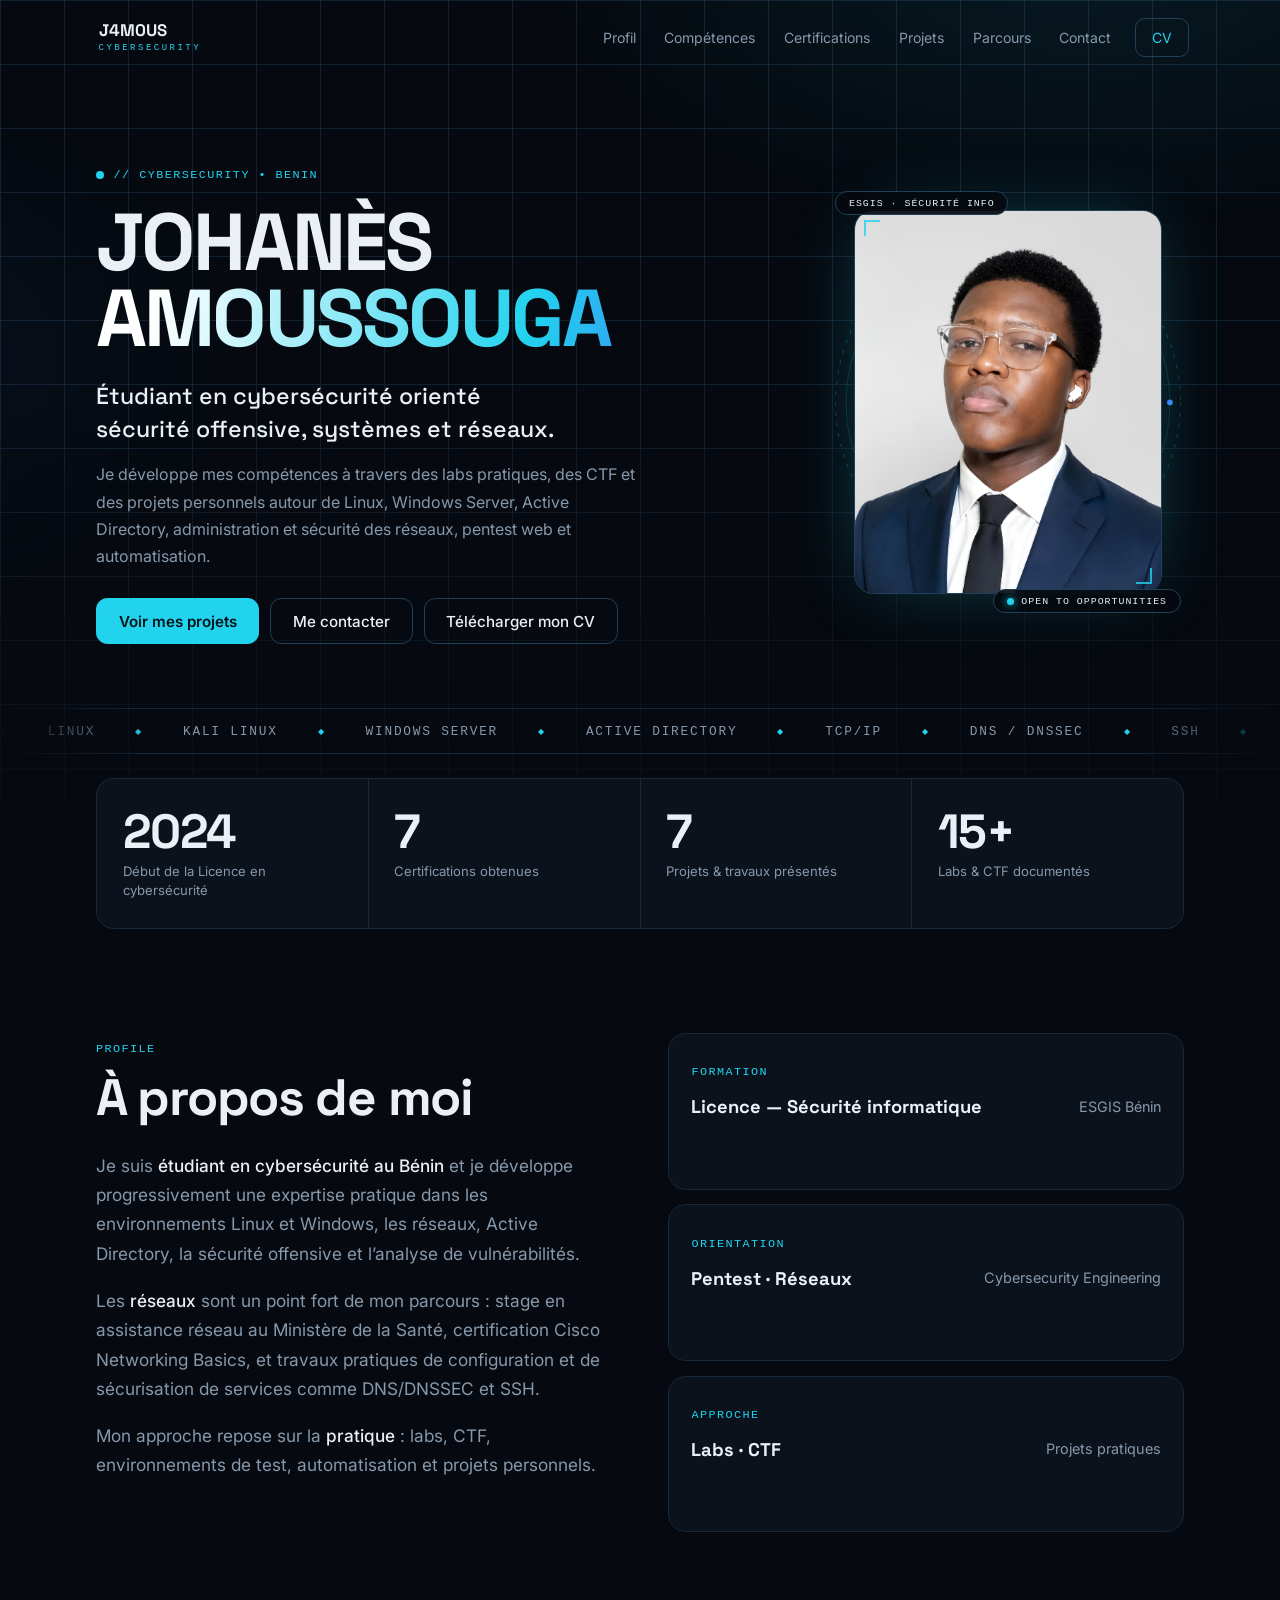
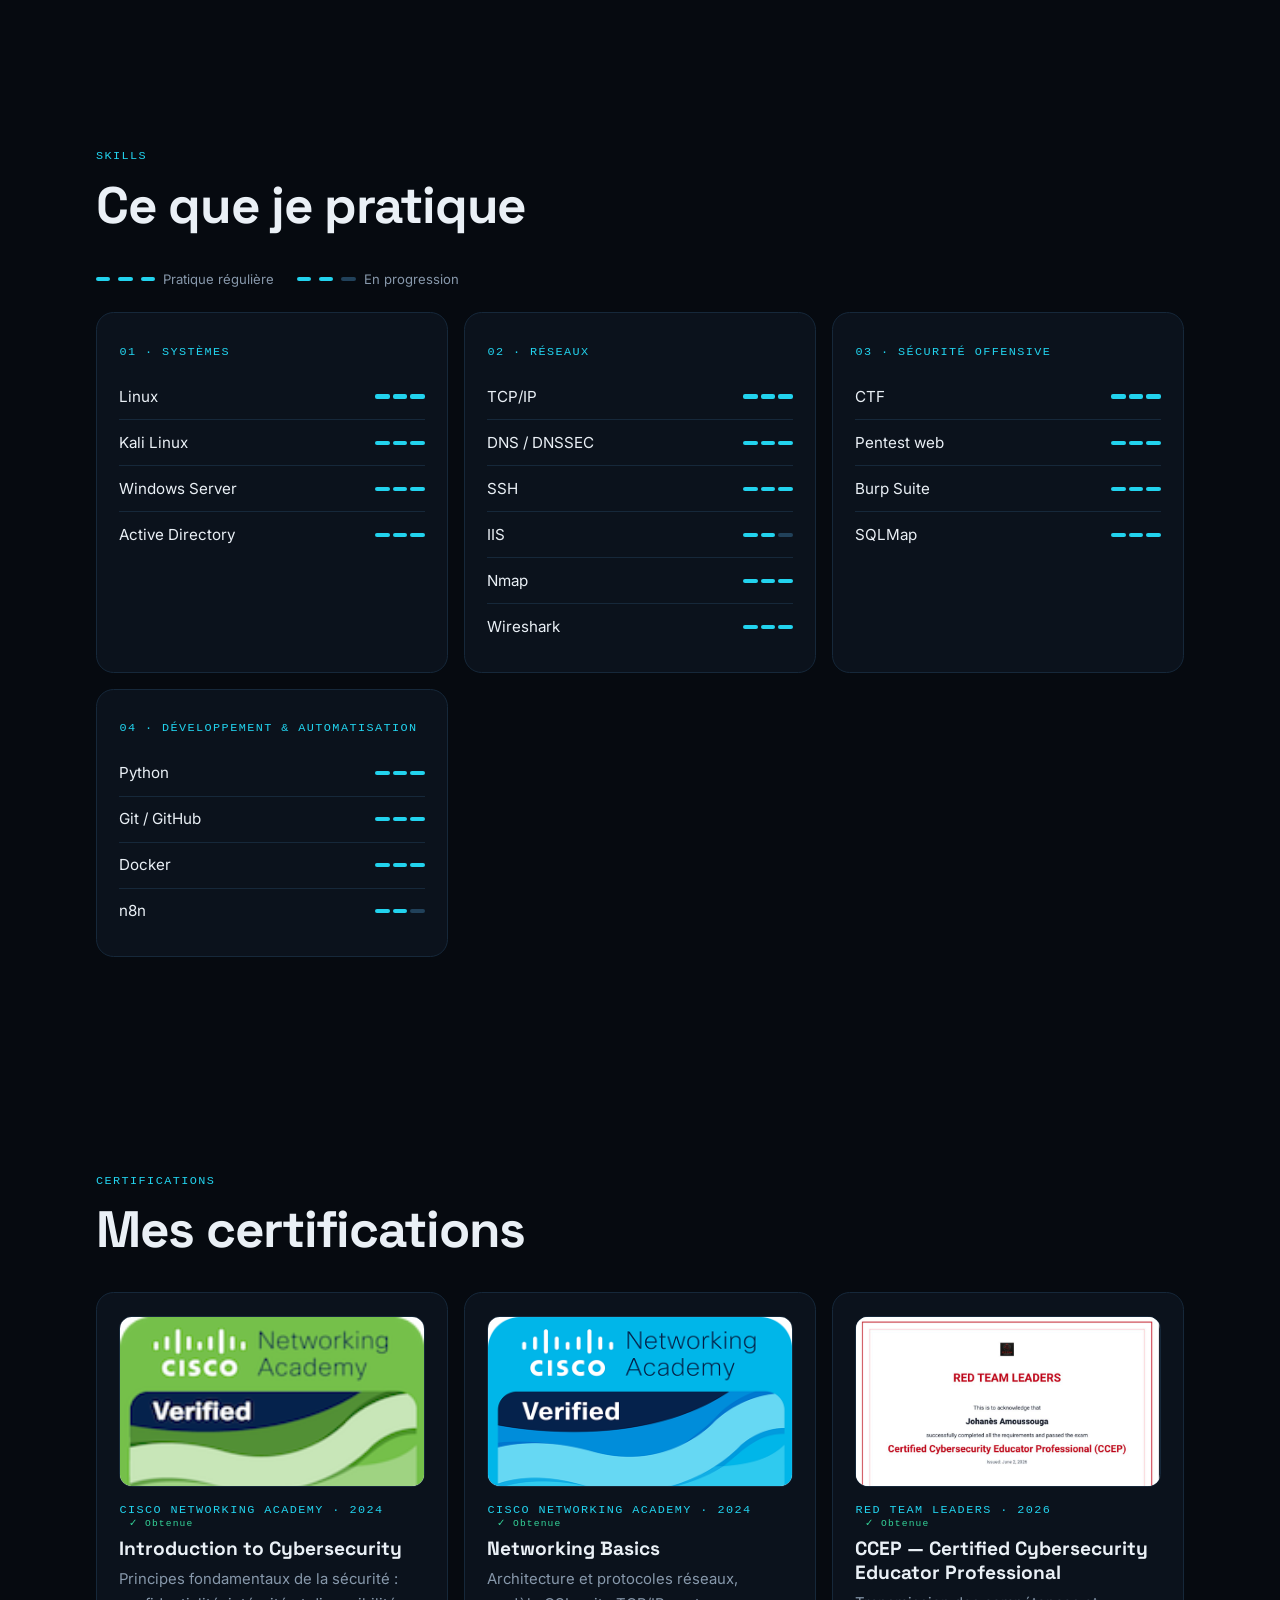
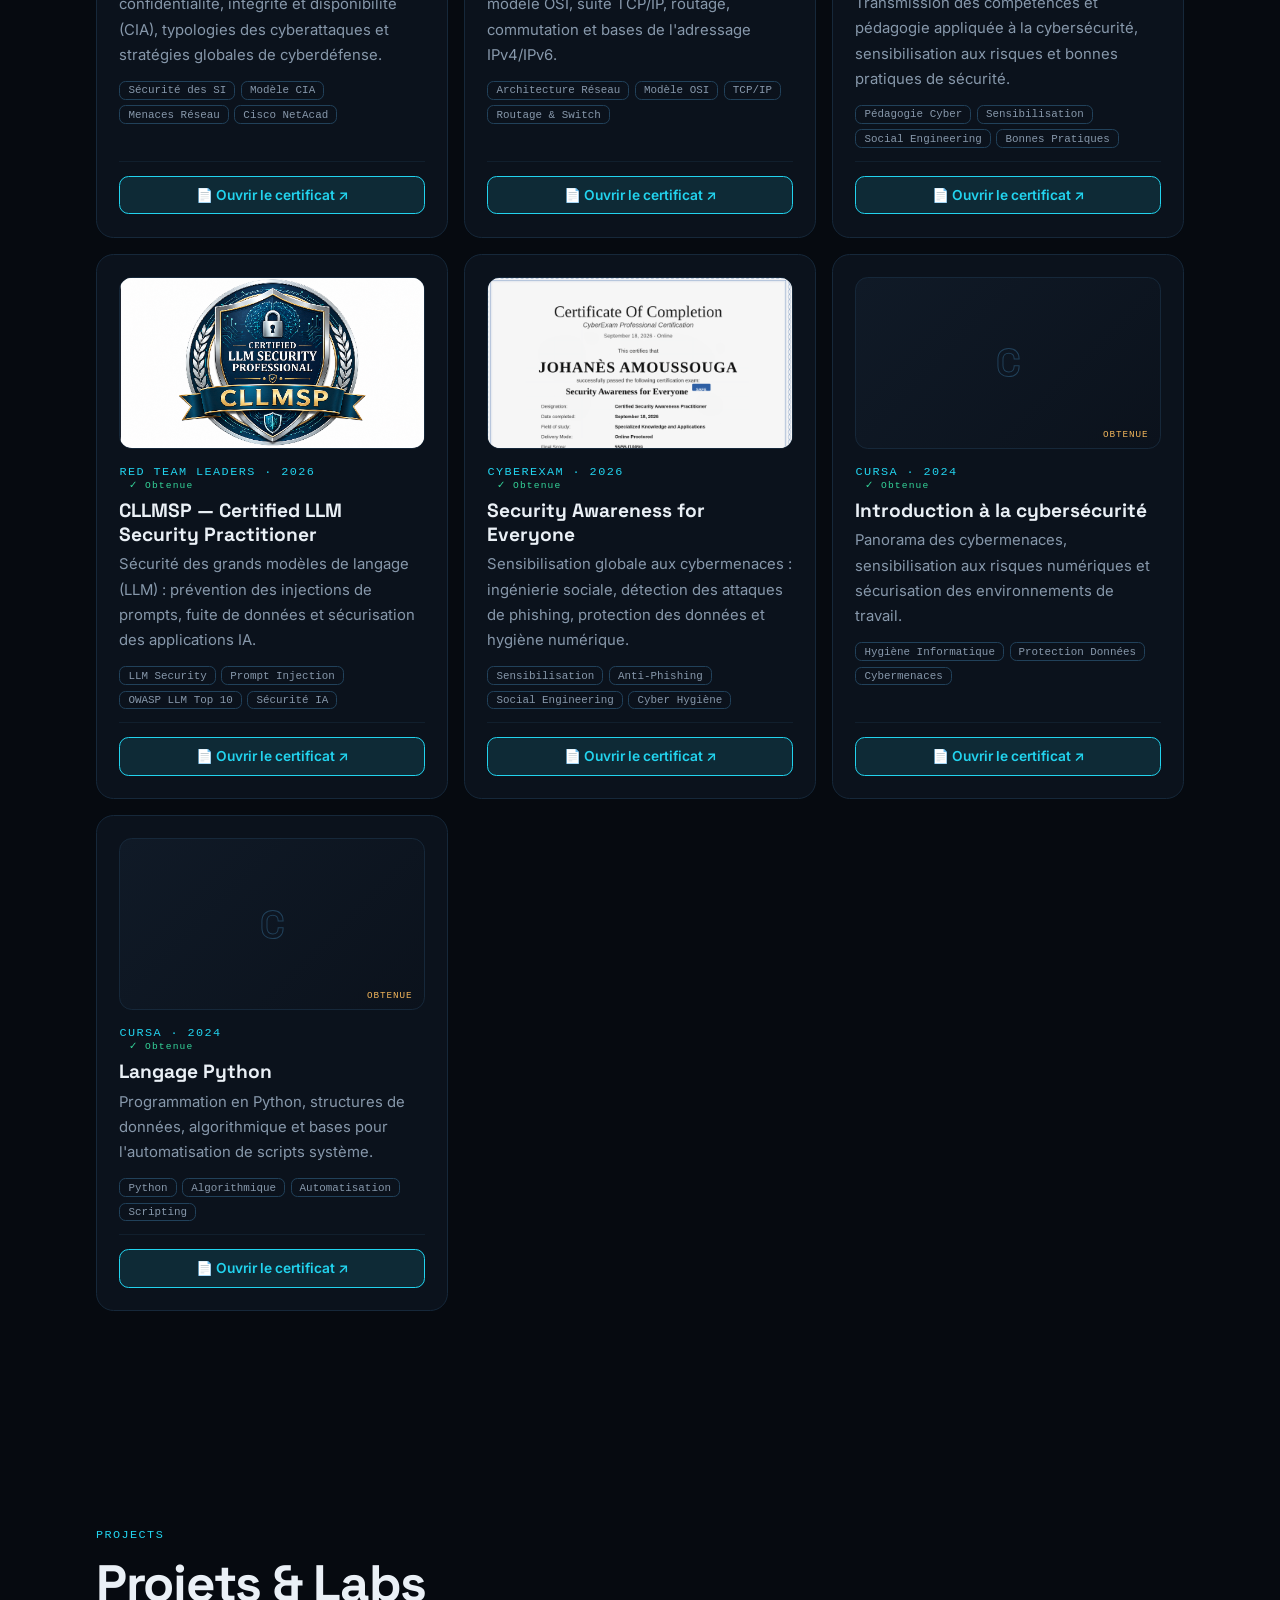
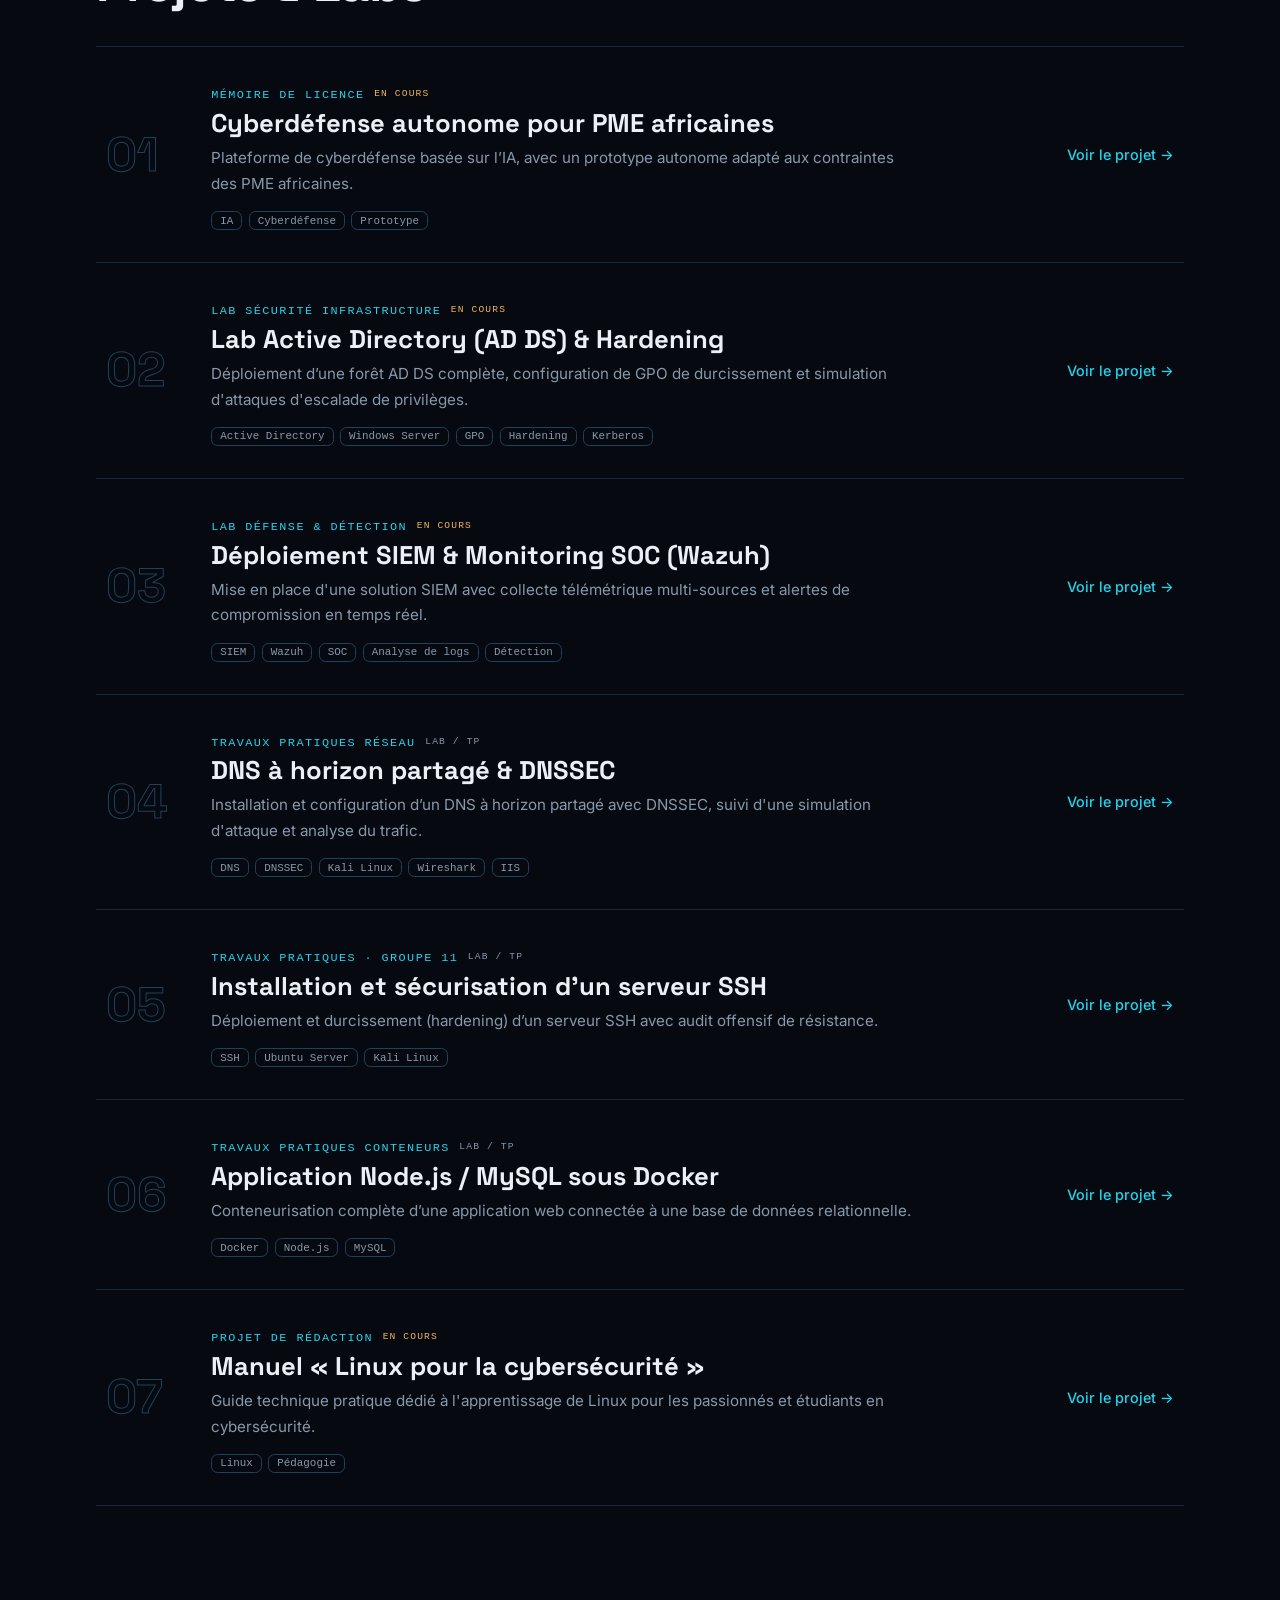
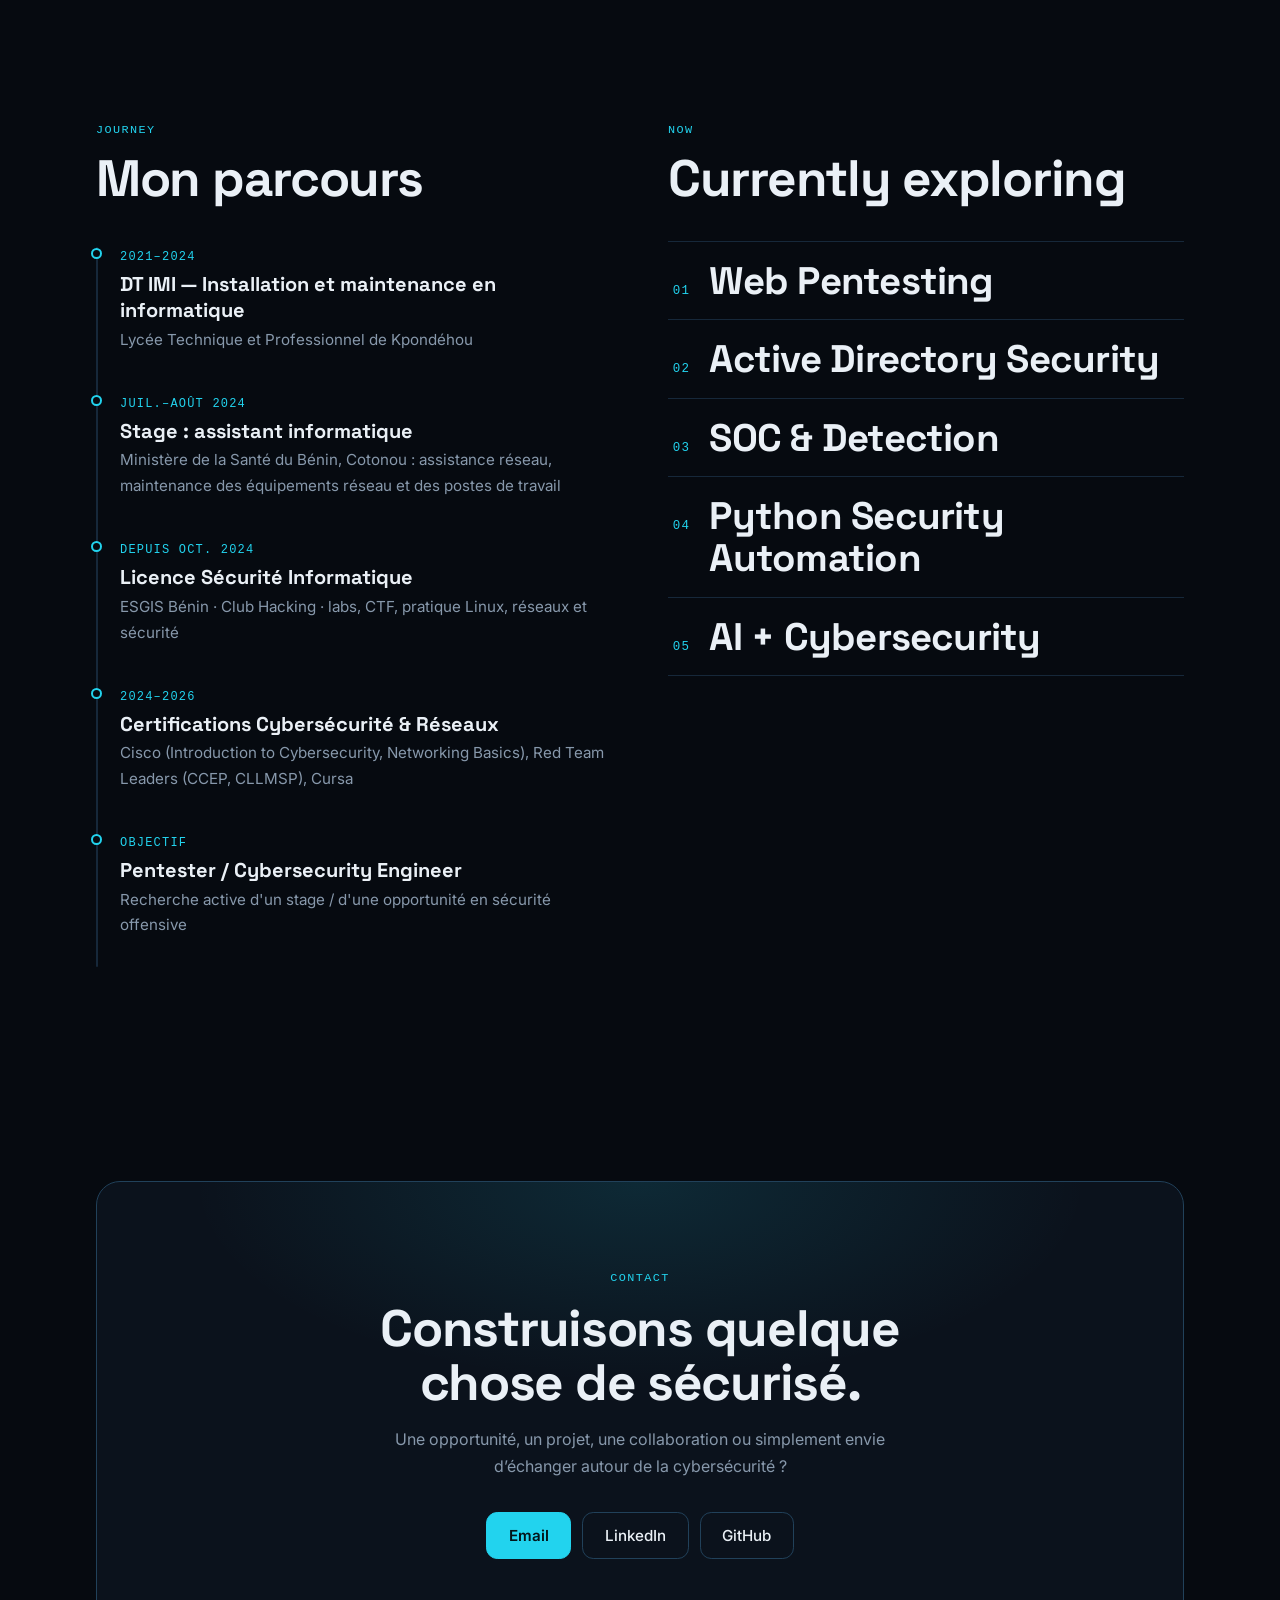
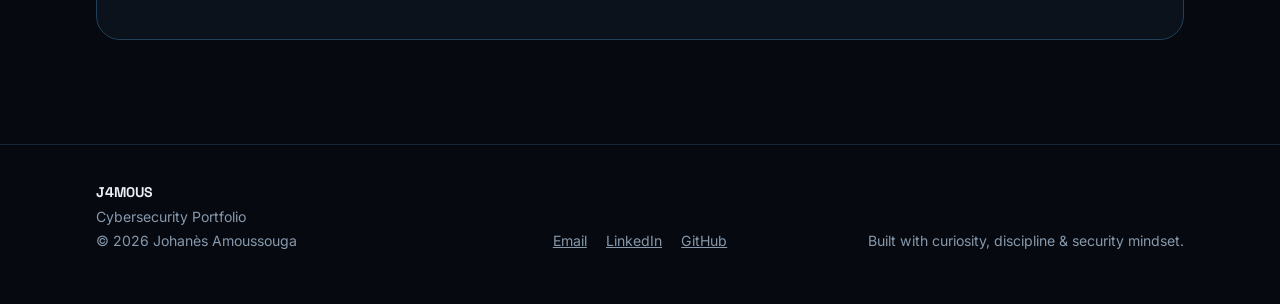
==== index.html @ b9a57ae4 "feat: Initial commit - Portfolio cybersécurité Johanès Amoussouga" ====
<!DOCTYPE html>
<html lang="fr">
<head>
    <meta charset="utf-8">
    <meta name="viewport" content="width=device-width, initial-scale=1, viewport-fit=cover">

    <title>Johanès Amoussouga | Cybersecurity Portfolio</title>

    <meta
        name="description"
        content="Portfolio de Johanès Amoussouga, étudiant en cybersécurité spécialisé dans les systèmes, réseaux, sécurité offensive et automatisation."
    >

    <meta name="theme-color" content="#060a10">

    <meta property="og:type" content="website">
    <meta property="og:title" content="Johanès Amoussouga | Cybersecurity Portfolio">
    <meta
        property="og:description"
        content="Étudiant en cybersécurité : systèmes, réseaux, sécurité offensive et automatisation."
    >
    <meta property="og:locale" content="fr_FR">

    <!-- Préconnexion aux polices Google -->
    <link rel="preconnect" href="https://fonts.googleapis.com">
    <link
        rel="preconnect"
        href="https://fonts.gstatic.com"
        crossorigin
    >

    <link
        href="https://fonts.googleapis.com/css2?family=Inter:wght@400;500&family=Space+Grotesk:wght@500;700&display=swap"
        rel="stylesheet"
    >

    <!-- Feuille de style externe -->
    <link rel="stylesheet" href="styles.css">
</head>

<body>

    <!-- ==================== EN-TÊTE ==================== -->
    <header id="hd">
        <div class="bar">

            <a class="logo" href="#top">
                J4M0US
                <small>CYBERSECURITY</small>
            </a>

            <button
                class="burger"
                id="bg"
                aria-expanded="false"
                aria-controls="nv"
                aria-label="Ouvrir le menu"
            >
                <i></i>
            </button>

            <nav id="nv" aria-label="Navigation principale">
                <ul id="nl"></ul>
            </nav>

        </div>
    </header>


    <!-- ==================== CONTENU PRINCIPAL ==================== -->
    <main id="top">

        <!-- ==================== SECTION HERO ==================== -->
        <div class="wrap">
            <div class="hero">

                <!-- Présentation -->
                <div>
                    <span class="mono eb">
                        <i></i>
                        // Cybersecurity • Benin
                    </span>

                    <h1>
                        <span>JOHANÈS</span>
                        <span class="g">AMOUSSOUGA</span>
                    </h1>

                    <p class="tag">
                        Étudiant en cybersécurité orienté sécurité offensive,
                        systèmes et réseaux.
                    </p>

                    <p class="d">
                        Je développe mes compétences à travers des labs
                        pratiques, des CTF et des projets personnels autour
                        de Linux, Windows Server, Active Directory,
                        administration et sécurité des réseaux, pentest web
                        et automatisation.
                    </p>

                    <div class="btns">
                        <a class="btn p" href="#projets">
                            Voir mes projets
                        </a>

                        <a class="btn" href="#contact">
                            Me contacter
                        </a>

                        <a class="btn" id="cvb" href="#contact">
                            Télécharger mon CV
                        </a>
                    </div>
                </div>

                <!-- Portrait -->
                <div class="photo">

                    <svg
                        class="ring"
                        viewBox="0 0 100 100"
                        fill="none"
                        stroke="#22d3ee"
                        aria-hidden="true"
                    >
                        <circle
                            cx="50"
                            cy="50"
                            r="49"
                            stroke-opacity=".25"
                            stroke-width=".3"
                            stroke-dasharray="1 2"
                        />

                        <circle
                            cx="50"
                            cy="50"
                            r="46"
                            stroke-opacity=".15"
                            stroke-width=".3"
                        />

                        <circle
                            cx="50"
                            cy="1"
                            r="1.1"
                            fill="#22d3ee"
                            stroke="none"
                        />

                        <circle
                            cx="96"
                            cy="50"
                            r=".8"
                            fill="#3b82f6"
                            stroke="none"
                        />

                        <circle
                            cx="12"
                            cy="84"
                            r=".8"
                            fill="#22d3ee"
                            stroke="none"
                        />
                    </svg>

                    <div class="frame" id="fr">
                        <i class="cn a"></i>
                        <i class="cn b"></i>
                    </div>

                    <span class="chip t">
                        ESGIS · SÉCURITÉ INFO
                    </span>

                    <span class="chip u">
                        <i></i>
                        OPEN TO OPPORTUNITIES
                    </span>

                </div>

            </div>
        </div>


        <!-- ==================== BANDEAU TECHNOLOGIES ==================== -->
        <div class="mq" aria-hidden="true">
            <div id="mq"></div>
        </div>


        <!-- ==================== STATISTIQUES ==================== -->
        <div class="wrap">
            <div class="stats" id="stats"></div>
        </div>


        <!-- ==================== 01 : PROFIL ==================== -->
        <section id="profil">
            <div class="wrap rv">
                <div class="split">

                    <div class="sh">
                        <span class="mono">Profile</span>
                        <h2>À propos de moi</h2>

                        <div class="about" style="margin-top: 1.6rem">
                            <p>
                                Je suis
                                <b>étudiant en cybersécurité au Bénin</b>
                                et je développe progressivement une expertise
                                pratique dans les environnements Linux et
                                Windows, les réseaux, Active Directory,
                                la sécurité offensive et l’analyse de
                                vulnérabilités.
                            </p>

                            <p>
                                Les <b>réseaux</b> sont un point fort de mon
                                parcours : stage en assistance réseau au
                                Ministère de la Santé, certification Cisco
                                Networking Basics, et travaux pratiques de
                                configuration et de sécurisation de services
                                comme DNS/DNSSEC et SSH.
                            </p>

                            <p>
                                Mon approche repose sur la <b>pratique</b> :
                                labs, CTF, environnements de test,
                                automatisation et projets personnels.
                            </p>
                        </div>
                    </div>

                    <!-- Informations de profil générées par JavaScript -->
                    <div class="stack" id="about"></div>

                </div>
            </div>
        </section>


        <!-- ==================== 02 : COMPÉTENCES ==================== -->
        <section id="competences">
            <div class="wrap rv">

                <div class="sh">
                    <span class="mono">Skills</span>
                    <h2>Ce que je pratique</h2>
                </div>

                <div class="lg">
                    <span>
                        <span class="mt">
                            <i class="f"></i>
                            <i class="f"></i>
                            <i class="f"></i>
                        </span>
                        Pratique régulière
                    </span>

                    <span>
                        <span class="mt">
                            <i class="f"></i>
                            <i class="f"></i>
                            <i></i>
                        </span>
                        En progression
                    </span>
                </div>

                <!-- Cartes de compétences générées par JavaScript -->
                <div class="grid" id="skills"></div>

            </div>
        </section>


        <!-- ==================== 03 : CERTIFICATIONS ==================== -->
        <section id="certifications">
            <div class="wrap rv">

                <div class="sh">
                    <span class="mono">Certifications</span>
                    <h2>Mes certifications</h2>
                </div>

                <!-- Certifications générées par JavaScript -->
                <div class="grid" id="certs"></div>

            </div>
        </section>


        <!-- ==================== 04 : PROJETS ==================== -->
        <section id="projets">
            <div class="wrap rv">

                <div class="sh">
                    <span class="mono">Projects</span>
                    <h2>Projets &amp; Labs</h2>
                </div>

                <!-- Projets générés par JavaScript -->
                <div class="pl" id="projs"></div>

            </div>
        </section>


        <!-- ==================== 05 ET 06 : PARCOURS ==================== -->
        <section id="parcours">
            <div class="wrap rv">
                <div class="split">

                    <!-- 05 : Parcours -->
                    <div>
                        <div class="sh">
                            <span class="mono">Journey</span>
                            <h2>Mon parcours</h2>
                        </div>

                        <ol class="tl" id="tl"></ol>
                    </div>

                    <!-- 06 : Objectifs actuels -->
                    <div>
                        <div class="sh">
                            <span class="mono">Now</span>
                            <h2>Currently exploring</h2>
                        </div>

                        <ol class="fc" id="focus"></ol>
                    </div>

                </div>
            </div>
        </section>


        <!-- ==================== 07 : CONTACT ==================== -->
        <section id="contact">
            <div class="wrap rv">

                <div class="ct">

                    <span class="mono">Contact</span>

                    <h2>
                        Construisons quelque chose de sécurisé.
                    </h2>

                    <p>
                        Une opportunité, un projet, une collaboration
                        ou simplement envie d’échanger autour de la
                        cybersécurité ?
                    </p>

                    <!-- Liens générés par JavaScript -->
                    <div class="btns" id="links"></div>

                    <p class="pn2" id="phn" hidden>
                        
                    </p>

                </div>
            </div>
        </section>

    </main>


    <!-- ==================== PIED DE PAGE ==================== -->
    <footer>
        <div class="wrap">

            <div>
                <b style="font-family: var(--h); color: var(--tx)">
                    J4M0US
                </b>
                <br>

                Cybersecurity Portfolio
                <br>

                © 2026 Johanès Amoussouga
            </div>

            <div class="fl" id="fl"></div>

            <div>
                Built with curiosity, discipline &amp; security mindset.
            </div>

        </div>
    </footer>


    <!-- ==================== FENÊTRE MODALE ==================== -->
    <dialog id="dlg" aria-labelledby="dt">
        <div class="mb" id="dm"></div>
    </dialog>


    <!-- ==================== SCRIPT JAVASCRIPT ==================== -->
    <script src="script.js" defer></script>

</body>
</html>
---- styles.css ----
:root{--bg:#060a10;--s1:#0b121c;--s2:#101a27;--ln:#16283a;--ln2:#21415a;--tx:#eaf0f6;--mu:#8798ab;--cy:#22d3ee;--bl:#3b82f6;--wn:#f0b45a;--h:'Space Grotesk',system-ui,sans-serif;--b:Inter,system-ui,sans-serif;--m:ui-monospace,SFMono-Regular,Menlo,Consolas,monospace;--px:clamp(1rem,5vw,2rem);color-scheme:dark;box-sizing:border-box;padding-top:env(safe-area-inset-top,0px);padding-bottom:env(safe-area-inset-bottom,0px)}

*,*:before,*:after{box-sizing:inherit}

html{scroll-behavior:smooth;scroll-padding-top:6rem;-webkit-text-size-adjust:100%}

body{margin:0;background:var(--bg);color:var(--tx);font:400 1rem/1.7 var(--b);overflow-x:clip}

body:before{content:"";position:fixed;inset:0;z-index:-1;pointer-events:none;background:radial-gradient(60rem 30rem at 85% -5%,rgba(34,211,238,.10),transparent 60%),radial-gradient(40rem 30rem at -10% 40%,rgba(59,130,246,.07),transparent 60%),linear-gradient(var(--ln) 1px,transparent 1px) 0 0/64px 64px,linear-gradient(90deg,var(--ln) 1px,transparent 1px) 0 0/64px 64px;-webkit-mask:linear-gradient(#000 0,#000 40%,transparent 100%);mask:linear-gradient(#000 0,#000 40%,transparent 100%);opacity:.8}

img,svg{max-width:100%}a{color:inherit}

:focus-visible{outline:2px solid var(--cy);outline-offset:3px}

.wrap{width:100%;max-width:72rem;margin:0 auto;padding:0 var(--px)}

.mono{font:500 .74rem var(--m);letter-spacing:.12em;color:var(--cy);text-transform:uppercase}

/* NAV */

header{position:fixed;top:0;left:0;right:0;z-index:30;padding:calc(env(safe-area-inset-top,0px) + .6rem) .75rem 0}

.bar{position:relative;max-width:70rem;margin:0 auto;display:flex;align-items:center;justify-content:space-between;height:3.5rem;padding:0 .6rem 0 1.1rem;border:1px solid transparent;border-radius:1rem;transition:background .3s,border-color .3s,backdrop-filter .3s}

header.on .bar{background:rgba(8,13,20,.88);border-color:var(--ln);-webkit-backdrop-filter:blur(12px);backdrop-filter:blur(12px)}

.logo{font:700 1.05rem var(--h);text-decoration:none;line-height:1}

.logo small{display:block;margin-top:.25rem;font:500 .56rem var(--m);letter-spacing:.28em;color:var(--cy)}

nav{position:absolute;top:calc(100% + .5rem);left:0;right:0;background:rgba(8,13,20,.97);border:1px solid var(--ln);border-radius:1rem;max-height:0;overflow:hidden;visibility:hidden;opacity:0;transition:max-height .35s,opacity .25s,visibility .35s}

nav.open{max-height:26rem;visibility:visible;opacity:1}

nav ul{list-style:none;margin:0;padding:.75rem;display:grid;gap:.15rem}

nav a{display:block;padding:.7rem .9rem;border-radius:.6rem;text-decoration:none;color:var(--mu);font-size:.95rem}

nav a:hover{color:var(--tx);background:var(--s2)}

nav a.cv{color:var(--cy);border:1px solid var(--ln2);text-align:center;margin-top:.4rem}

.burger{width:2.6rem;height:2.6rem;border:1px solid var(--ln2);border-radius:.7rem;background:none;color:var(--tx);cursor:pointer;display:grid;place-items:center}

.burger i,.burger i:before,.burger i:after{display:block;width:1.05rem;height:2px;background:currentColor;position:relative;transition:transform .3s,background .3s}

.burger i:before,.burger i:after{content:"";position:absolute;left:0}.burger i:before{top:-6px}.burger i:after{top:6px}

.burger[aria-expanded=true] i{background:transparent}.burger[aria-expanded=true] i:before{transform:translateY(6px) rotate(45deg)}.burger[aria-expanded=true] i:after{transform:translateY(-6px) rotate(-45deg)}

@media (min-width:62rem){.burger{display:none}nav{position:static;max-height:none;visibility:visible;opacity:1;background:none;border:0;overflow:visible}nav ul{display:flex;align-items:center;gap:.2rem;padding:0}nav a{padding:.45rem .8rem;font-size:.88rem}nav a.cv{margin:0 0 0 .5rem;padding:.4rem 1rem}}

/* HERO */

.hero{display:grid;gap:2.5rem;padding:8.5rem 0 3rem;align-items:center}

.eb{display:inline-flex;align-items:center;gap:.6rem}.eb i{width:.5rem;height:.5rem;border-radius:50%;background:var(--cy);box-shadow:0 0 0 0 rgba(34,211,238,.6);animation:pl 2.4s infinite}

@keyframes pl{70%{box-shadow:0 0 0 .6rem rgba(34,211,238,0)}100%{box-shadow:0 0 0 0 rgba(34,211,238,0)}}

h1{font:700 clamp(2.6rem,13vw,5.4rem)/.95 var(--h);letter-spacing:-.035em;margin:1.1rem 0 1.4rem}

h1 span{display:block}h1 .g{background:linear-gradient(100deg,#fff 10%,var(--cy) 70%,var(--bl));-webkit-background-clip:text;background-clip:text;color:transparent}

.tag{font:500 clamp(1.1rem,3.5vw,1.45rem)/1.4 var(--h);margin:0 0 1rem;max-width:30rem}

.d{color:var(--mu);max-width:34rem;margin:0 0 1.75rem}

.btns{display:flex;flex-wrap:wrap;gap:.7rem}

.btn{display:inline-flex;align-items:center;justify-content:center;min-height:2.9rem;padding:.6rem 1.35rem;border-radius:.7rem;border:1px solid var(--ln2);text-decoration:none;font:500 .95rem var(--b);color:var(--tx);background:none;cursor:pointer;transition:transform .25s,border-color .25s,box-shadow .25s}

.btn:hover{transform:translateY(-2px);border-color:var(--cy);box-shadow:0 8px 24px -10px rgba(34,211,238,.5)}

.btn.p{background:var(--cy);border-color:var(--cy);color:#03151a;font-weight:600}

@media (max-width:30rem){.btns .btn{flex:1 1 100%}}

.photo{position:relative;width:min(100%,22rem);margin:0 auto;padding:1.4rem}

.ring{position:absolute;inset:0;width:100%;height:100%;animation:sp 60s linear infinite;pointer-events:none}

@keyframes sp{to{transform:rotate(360deg)}}

.frame{position:relative;aspect-ratio:4/5;border-radius:1.2rem;border:1px solid var(--ln2);background:linear-gradient(160deg,var(--s2),var(--s1));overflow:hidden;display:grid;place-items:center;text-align:center;box-shadow:0 0 70px -20px rgba(34,211,238,.35)}

.frame img{width:100%;height:100%;object-fit:cover}

.mg{font:700 5.5rem/1 var(--h);color:transparent;-webkit-text-stroke:1px var(--ln2);letter-spacing:-.05em}

.frame small{display:block;color:var(--mu);font:500 .72rem var(--m);margin-top:.5rem}

.frame:after{content:"";position:absolute;left:0;right:0;height:35%;top:-35%;background:linear-gradient(transparent,rgba(34,211,238,.13),transparent);animation:sw 5s ease-in-out infinite}

@keyframes sw{to{top:100%}}

.cn{position:absolute;width:1rem;height:1rem;border:2px solid var(--cy);opacity:.8}.cn.a{top:.55rem;left:.55rem;border-right:0;border-bottom:0}.cn.b{bottom:.55rem;right:.55rem;border-left:0;border-top:0}

.chip{position:absolute;white-space:nowrap;background:rgba(6,10,16,.92);border:1px solid var(--ln2);border-radius:2rem;padding:.35rem .8rem;font:500 .62rem var(--m);letter-spacing:.1em;display:flex;gap:.45rem;align-items:center}

.chip.t{top:.2rem;left:.2rem}.chip.u{bottom:.2rem;right:.2rem}.chip i{width:.45rem;height:.45rem;border-radius:50%;background:var(--cy);box-shadow:0 0 8px var(--cy)}

@media (min-width:62rem){.hero{grid-template-columns:1.2fr .8fr;gap:4rem;padding-top:10rem}h1{font-size:clamp(3.4rem,6.3vw,6rem)}.photo{margin:0 0 0 auto}}

/* MARQUEE */

.mq{border-block:1px solid var(--ln);overflow:hidden;-webkit-mask:linear-gradient(90deg,transparent,#000 12%,#000 88%,transparent);mask:linear-gradient(90deg,transparent,#000 12%,#000 88%,transparent);margin:1rem 0}

.mq div{display:flex;gap:2.5rem;width:max-content;padding:.9rem 0;animation:mq 40s linear infinite}

.mq span{font:500 .8rem var(--m);letter-spacing:.14em;color:var(--mu);text-transform:uppercase;white-space:nowrap}.mq span:before{content:"◆";color:var(--cy);margin-right:2.5rem;font-size:.5rem;vertical-align:middle}

@keyframes mq{to{transform:translateX(-50%)}}

/* STATS */

.stats{display:grid;grid-template-columns:repeat(2,1fr);gap:1px;background:var(--ln);border:1px solid var(--ln);border-radius:1.1rem;overflow:hidden;margin:1.5rem 0 0}

.stat{background:var(--s1);padding:1.4rem 1.2rem}.stat b{display:block;font:700 clamp(2rem,6vw,3rem)/1 var(--h);letter-spacing:-.03em}

.stat span{display:block;margin-top:.4rem;font-size:.82rem;line-height:1.4;color:var(--mu)}.stat.ph b{color:var(--wn)}

@media (min-width:48rem){.stats{grid-template-columns:repeat(4,1fr)}.stat{padding:1.8rem 1.6rem}}

/* SECTIONS */

section{padding:clamp(3.5rem,9vw,6.5rem) 0}

.sh{margin-bottom:2.2rem}

h2{font:700 clamp(1.9rem,6vw,3.2rem)/1.05 var(--h);letter-spacing:-.025em;margin:.7rem 0 0}

.split{display:grid;gap:2rem}

@media (min-width:62rem){.split{grid-template-columns:1fr 1fr;gap:3.5rem}}

.about{color:var(--mu);font-size:1.08rem}.about p{margin:0 0 1.1rem}.about b{color:var(--tx);font-weight:500}

.stack{display:grid;gap:.9rem}

.grid{display:grid;gap:1rem;grid-template-columns:repeat(auto-fit,minmax(min(100%,17rem),1fr))}

.card{position:relative;min-width:0;background:var(--s1);border:1px solid var(--ln);border-radius:1.1rem;padding:1.4rem;overflow:hidden;transition:transform .3s,border-color .3s}

.card:before{content:"";position:absolute;inset:0;background:radial-gradient(22rem circle at var(--mx,50%) var(--my,0%),rgba(34,211,238,.10),transparent 60%);opacity:0;transition:opacity .3s;pointer-events:none}

.card:hover,.card:focus-within{border-color:var(--ln2);transform:translateY(-3px)}.card:hover:before{opacity:1}

.card h3{font:700 1.2rem/1.25 var(--h);margin:.5rem 0 .35rem}.card p{margin:0;color:var(--mu);font-size:.93rem}

.ii{display:flex;justify-content:space-between;align-items:center;gap:1rem}.ii b{font:700 1.15rem var(--h)}.ii span{color:var(--mu);font-size:.9rem;text-align:right}

/* SKILLS */

.lg{display:flex;flex-wrap:wrap;gap:.4rem 1.4rem;color:var(--mu);font-size:.82rem;margin:0 0 1.4rem}

.lg span{display:inline-flex;gap:.5rem;align-items:center}.mt{display:inline-flex;gap:3px}.mt i{width:.9rem;height:.28rem;border-radius:2px;background:var(--ln2)}.mt i.f{background:var(--cy)}

.sk{display:flex;justify-content:space-between;align-items:center;gap:.8rem;padding:.6rem 0;border-bottom:1px solid var(--ln);font-size:.95rem}.sk:last-of-type{border:0}

.more{max-height:0;overflow:hidden;opacity:0;margin:0;font-size:.86rem;color:var(--mu);transition:max-height .4s,opacity .3s,margin .3s}

.card:hover .more,.card:focus-within .more{max-height:6rem;opacity:1;margin-top:.8rem}

@media (hover:none){.more{max-height:none;opacity:1;margin-top:.8rem}}

/* CERTS */

.cb{aspect-ratio:16/9;border-radius:.8rem;border:1px solid var(--ln);background:linear-gradient(135deg,var(--s2),var(--s1));display:grid;place-items:center;margin-bottom:1rem;overflow:hidden;position:relative}

a.cb{text-decoration:none;cursor:pointer;transition:border-color .3s,transform .2s}
a.cb:hover{border-color:var(--cy);transform:scale(1.01)}

.cb img{width:100%;height:100%;object-fit:cover}.cb b{font:700 2.4rem var(--h);color:transparent;-webkit-text-stroke:1px var(--ln2);letter-spacing:-.03em}

.cb small{position:absolute;bottom:.5rem;right:.7rem;font:500 .58rem var(--m);color:var(--wn);letter-spacing:.1em}

#certs .card{display:flex;flex-direction:column}
#certs .card .tg{margin:.8rem 0;gap:.35rem}
.cert-foot{margin-top:auto;padding-top:.85rem;border-top:1px solid rgba(22,40,58,.6)}

.btn-cert{display:inline-flex;align-items:center;justify-content:center;gap:.5rem;width:100%;padding:.65rem 1rem;border-radius:.6rem;font:600 .86rem var(--b);text-decoration:none;transition:all .25s;border:1px solid var(--cy);background:rgba(34,211,238,.12);color:var(--cy);cursor:pointer}
.btn-cert:hover{background:var(--cy);color:#03151a;box-shadow:0 0 20px rgba(34,211,238,.4);transform:translateY(-1px)}
.btn-cert.disabled{border-color:var(--ln2);background:rgba(22,40,58,.3);color:var(--mu);cursor:default;box-shadow:none;transform:none}

.lk{background:none;border:0;padding:.7rem 0 0;color:var(--cy);font:500 .9rem var(--b);cursor:pointer;min-height:2.75rem}

.lk:hover{text-decoration:underline}

/* PROJECTS */

.pl{border-top:1px solid var(--ln)}

.pr{position:relative;display:grid;gap:.6rem;grid-template-columns:auto 1fr;column-gap:1.1rem;padding:1.6rem .4rem;border-bottom:1px solid var(--ln);cursor:pointer;transition:background .3s,padding .3s}

.pr:hover{background:linear-gradient(90deg,rgba(34,211,238,.06),transparent);padding-left:1rem}

.pn{font:700 clamp(1.8rem,6vw,3rem)/1 var(--h);color:transparent;-webkit-text-stroke:1px var(--ln2);transition:-webkit-text-stroke-color .3s}.pr:hover .pn{-webkit-text-stroke-color:var(--cy)}

.pt{min-width:0}.pt h3{font:700 clamp(1.15rem,3.6vw,1.6rem)/1.2 var(--h);margin:.1rem 0 .4rem}.pt p{margin:0;color:var(--mu);font-size:.95rem;max-width:44rem}

.tg{display:flex;flex-wrap:wrap;gap:.4rem;margin-top:.9rem}.tg span{font:500 .68rem var(--m);border:1px solid var(--ln2);border-radius:.4rem;padding:.15rem .5rem;color:var(--mu)}

.bd{font:500 .6rem var(--m);letter-spacing:.12em;color:var(--mu);margin-left:.6rem;vertical-align:middle}.bd.w{color:var(--wn)}.bd.ok{color:#34d399}

.go{grid-column:2;background:none;border:0;padding:.3rem 0;text-align:left;color:var(--cy);font:500 .9rem var(--b);cursor:pointer;min-height:2.5rem}

@media (min-width:48rem){.pr{grid-template-columns:5.5rem 1fr auto;align-items:center;padding:2rem .6rem}.go{grid-column:auto}}

/* TIMELINE */

.tl{position:relative;list-style:none;margin:0;padding:0 0 0 1.5rem;--p:0}

.tl:before,.tl:after{content:"";position:absolute;left:0;top:.4rem;width:2px;border-radius:2px}.tl:before{bottom:.4rem;background:var(--ln)}.tl:after{height:calc((100% - .8rem)*var(--p));background:linear-gradient(var(--cy),var(--bl))}

.tl li{position:relative;padding:0 0 2.2rem}.tl li:before{content:"";position:absolute;left:-1.82rem;top:.45rem;width:.7rem;height:.7rem;border-radius:50%;background:var(--bg);border:2px solid var(--cy)}

.tl .y{font:500 .75rem var(--m);color:var(--cy);letter-spacing:.1em}.tl b{display:block;font:700 1.25rem/1.3 var(--h);margin:.2rem 0}.tl span.s{display:block;color:var(--mu);font-size:.95rem;max-width:40rem}

/* FOCUS */

.fc{list-style:none;margin:0;padding:0;border-top:1px solid var(--ln)}

.fc li{display:flex;align-items:baseline;gap:1.2rem;padding:1.1rem .3rem;border-bottom:1px solid var(--ln);font:700 clamp(1.3rem,5vw,2.4rem)/1.1 var(--h);letter-spacing:-.02em;transition:transform .3s,color .3s}

.fc li:hover{transform:translateX(.6rem);color:var(--cy)}.fc b{font:500 .78rem var(--m);color:var(--cy);letter-spacing:.1em}

/* CONTACT */

.ct{position:relative;text-align:center;border:1px solid var(--ln2);border-radius:1.5rem;padding:clamp(2.2rem,8vw,5rem) var(--px);background:radial-gradient(40rem 18rem at 50% 0,rgba(34,211,238,.12),transparent 70%),var(--s1);overflow:hidden}

.ct h2{max-width:36rem;margin:.8rem auto 1rem}.ct p{color:var(--mu);max-width:32rem;margin:0 auto 2rem}.ct .btns{justify-content:center}

.ph{opacity:.6;border-style:dashed}.pn2{font-size:.8rem;color:var(--wn);margin-top:1.2rem!important;margin-bottom:0!important}

footer{border-top:1px solid var(--ln);padding:2.2rem 0 2.6rem;color:var(--mu);font-size:.88rem}

footer .wrap{display:grid;gap:1.2rem}.fl{display:flex;flex-wrap:wrap;gap:1.2rem}

@media (min-width:48rem){footer .wrap{grid-template-columns:1fr auto 1fr;align-items:end}footer .wrap>:last-child{text-align:right}}

/* MODAL */

dialog{background:var(--s1);color:var(--tx);border:1px solid var(--ln2);border-radius:1.2rem;padding:0;width:min(44rem,calc(100% - 1.5rem));max-height:calc(100% - 1.5rem);overflow:auto}

dialog::backdrop{background:rgba(2,5,9,.82)}

.mb{padding:clamp(1.2rem,5vw,2rem)}.mb h3{font:700 1.6rem/1.2 var(--h);margin:.4rem 0 1rem}.mb h4{font:500 .72rem var(--m);color:var(--cy);margin:1.5rem 0 .4rem;letter-spacing:.12em}

.mb p{margin:0;color:var(--mu)}.mb ul{margin:0;padding-left:1.1rem;color:var(--mu)}.mb img{border-radius:.6rem}

.x{float:right;background:none;border:1px solid var(--ln2);color:var(--tx);border-radius:.6rem;padding:.4rem .9rem;cursor:pointer;min-height:2.5rem}

.rv{opacity:0;transform:translateY(16px);transition:opacity .6s,transform .6s}.rv.in{opacity:1;transform:none}

@media (prefers-reduced-motion:reduce){*,*:before,*:after{animation:none!important;transition:none!important;scroll-behavior:auto!important}.rv{opacity:1;transform:none}}


/* Corrections et finitions */
button, a { -webkit-tap-highlight-color: transparent; }
button { font: inherit; }
section { scroll-margin-top: 5.5rem; }
.cb img { object-fit: contain; background: #fff; }
.pr:focus-visible { outline: 2px solid var(--cy); outline-offset: 4px; }
@media (max-width: 40rem) { .stats { margin-inline: 0; } .stat { padding: 1.1rem .85rem; } .stat span { font-size: .76rem; } }
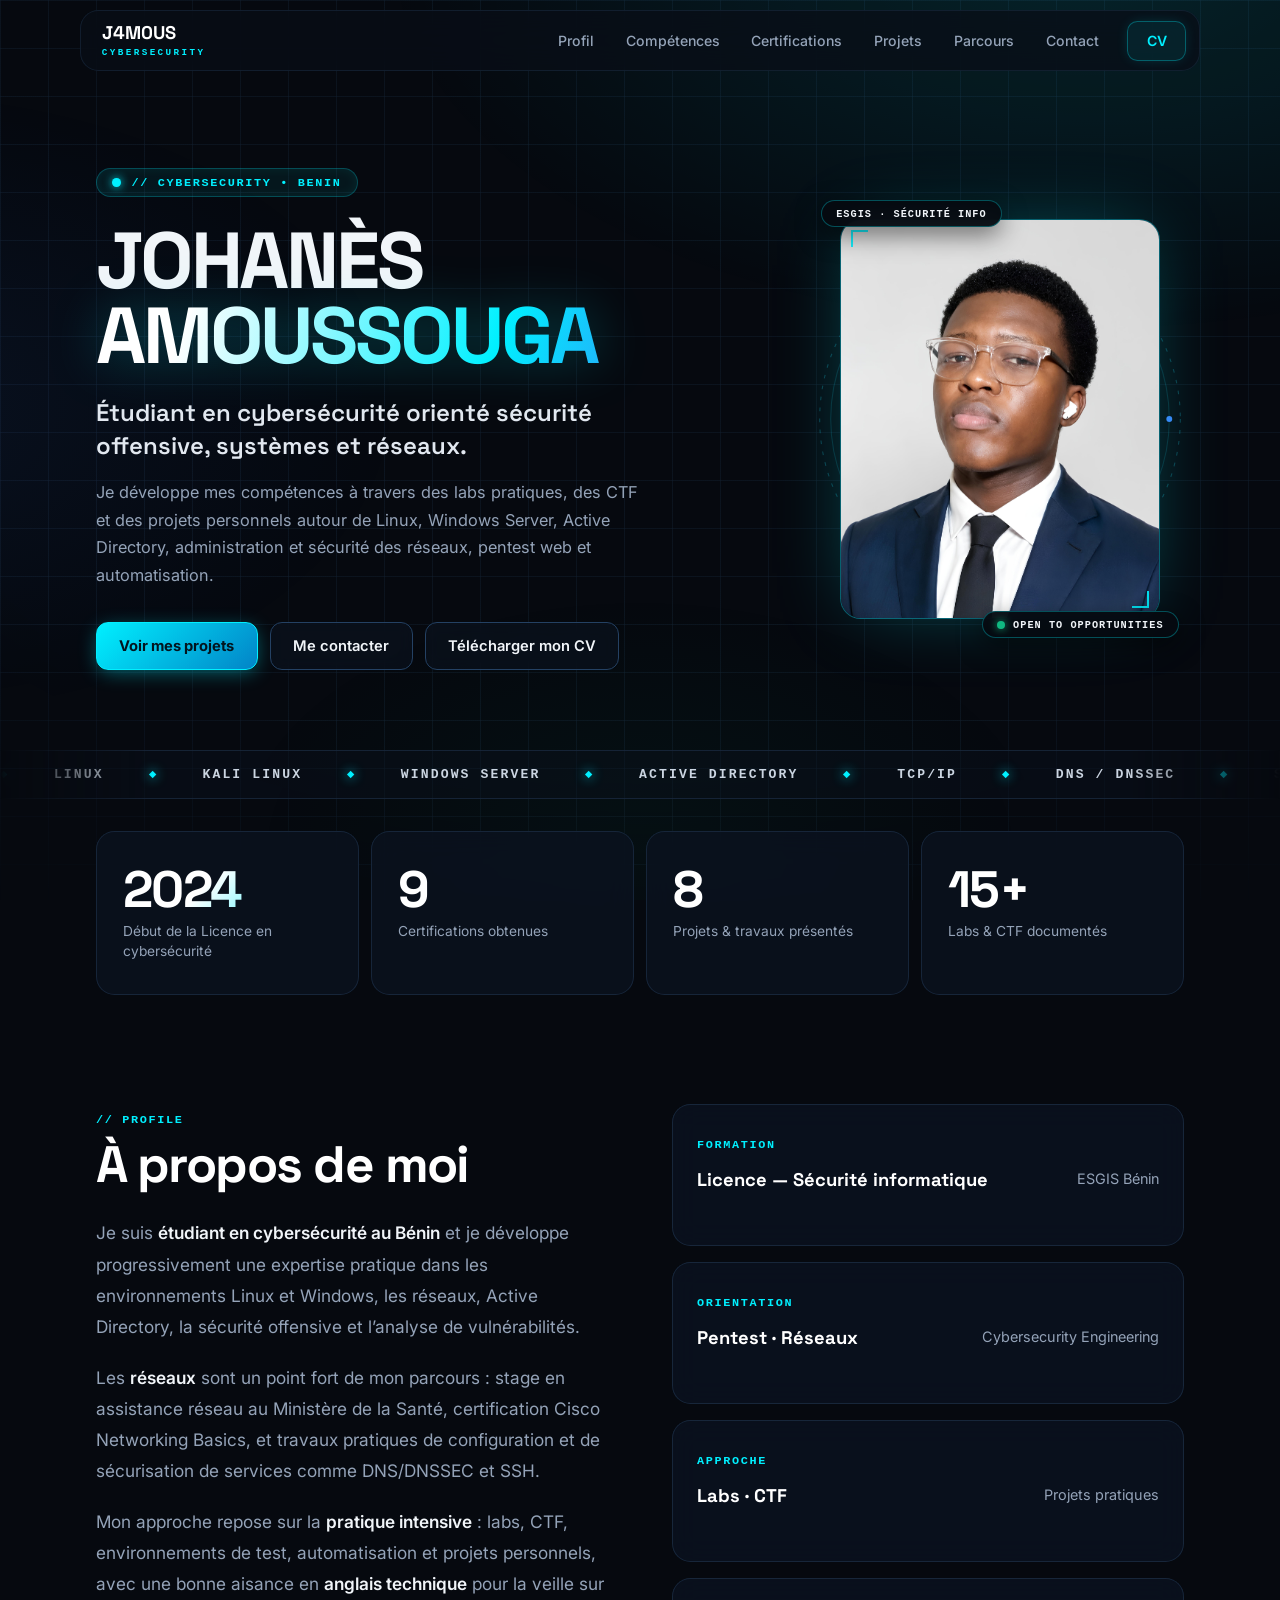
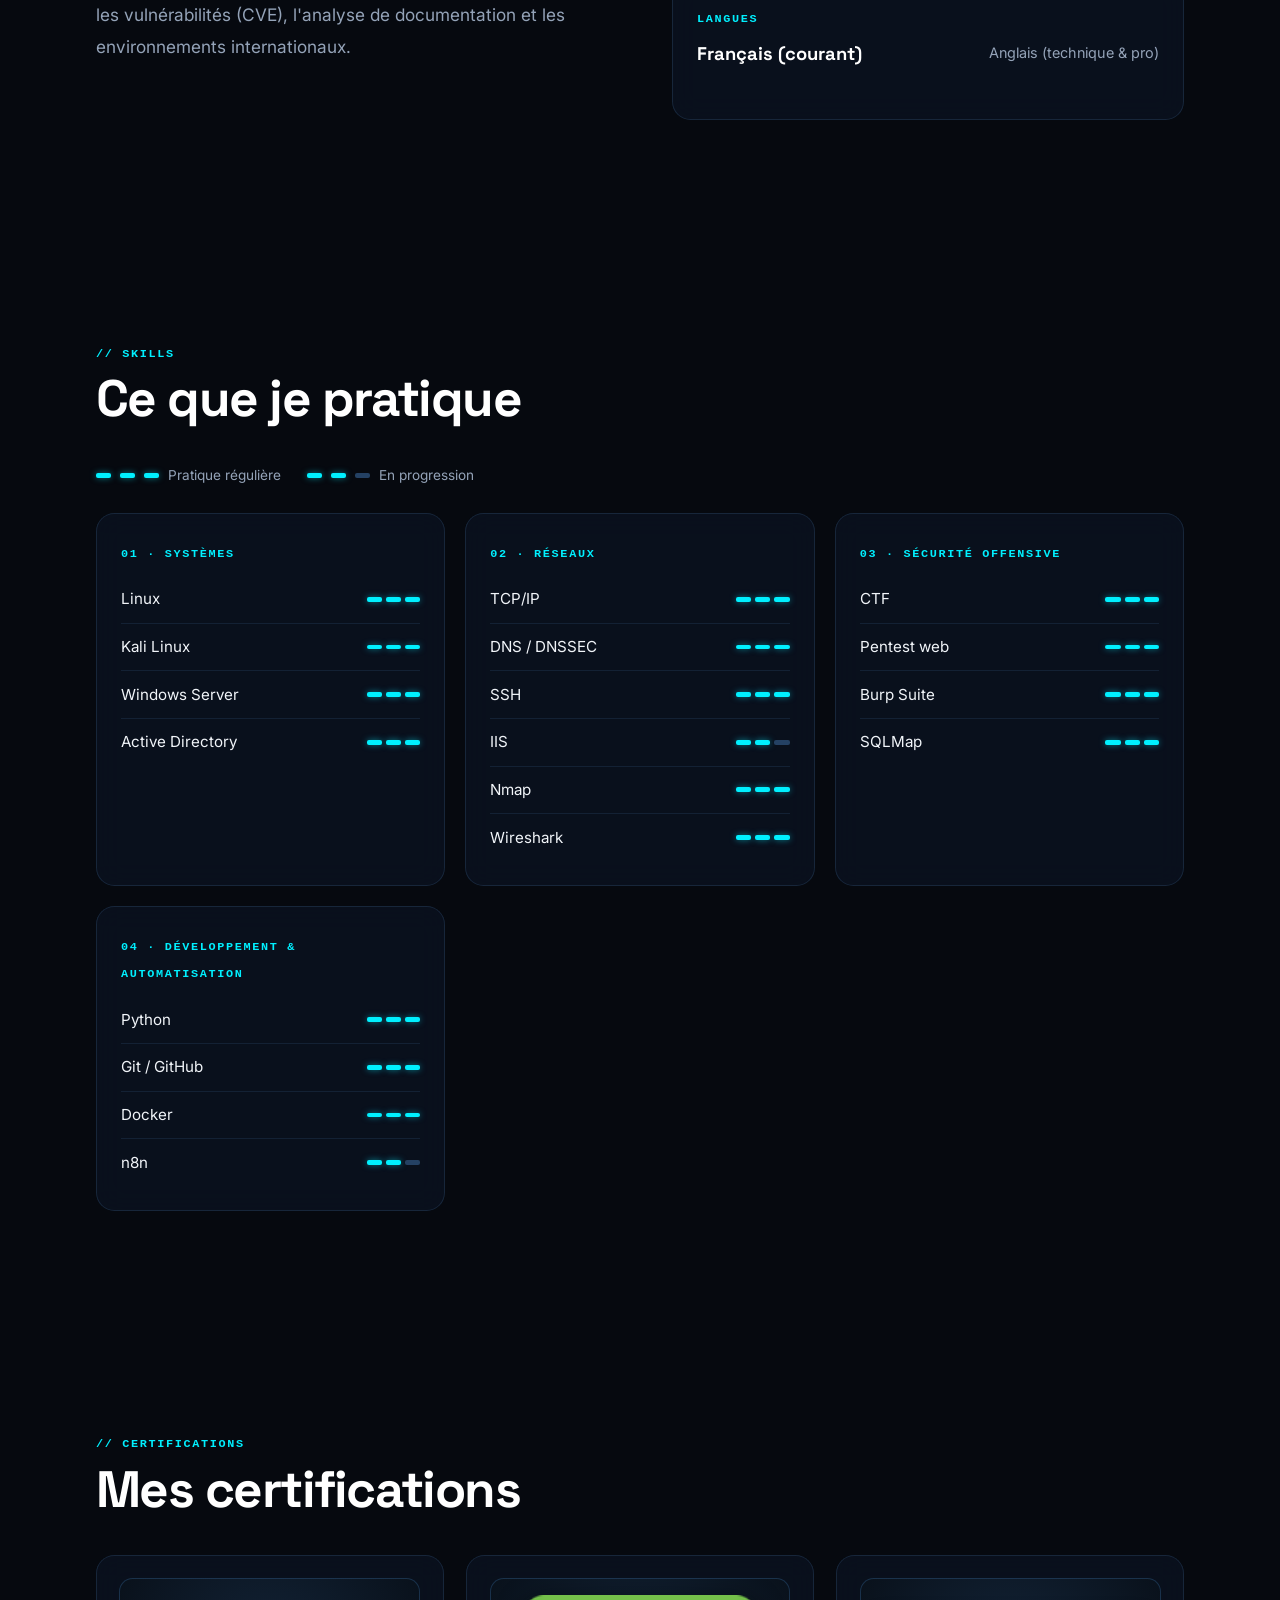
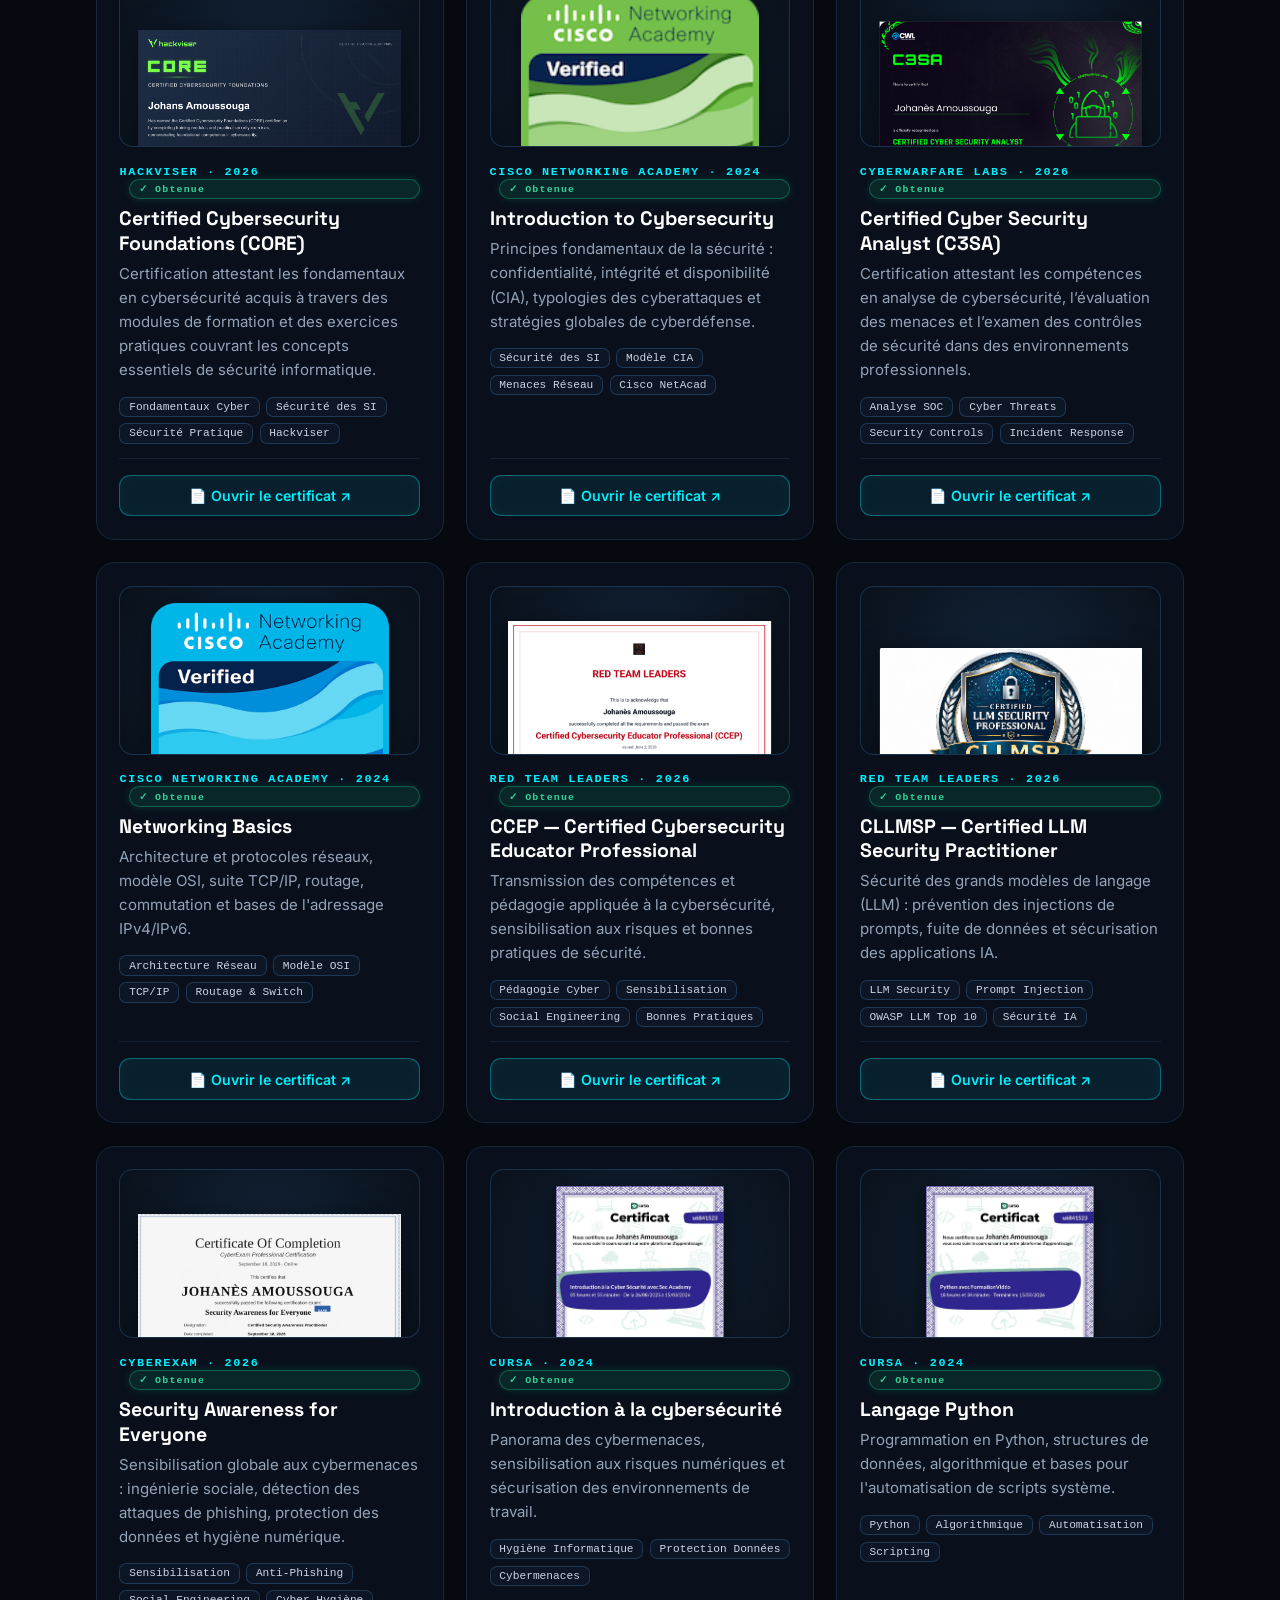
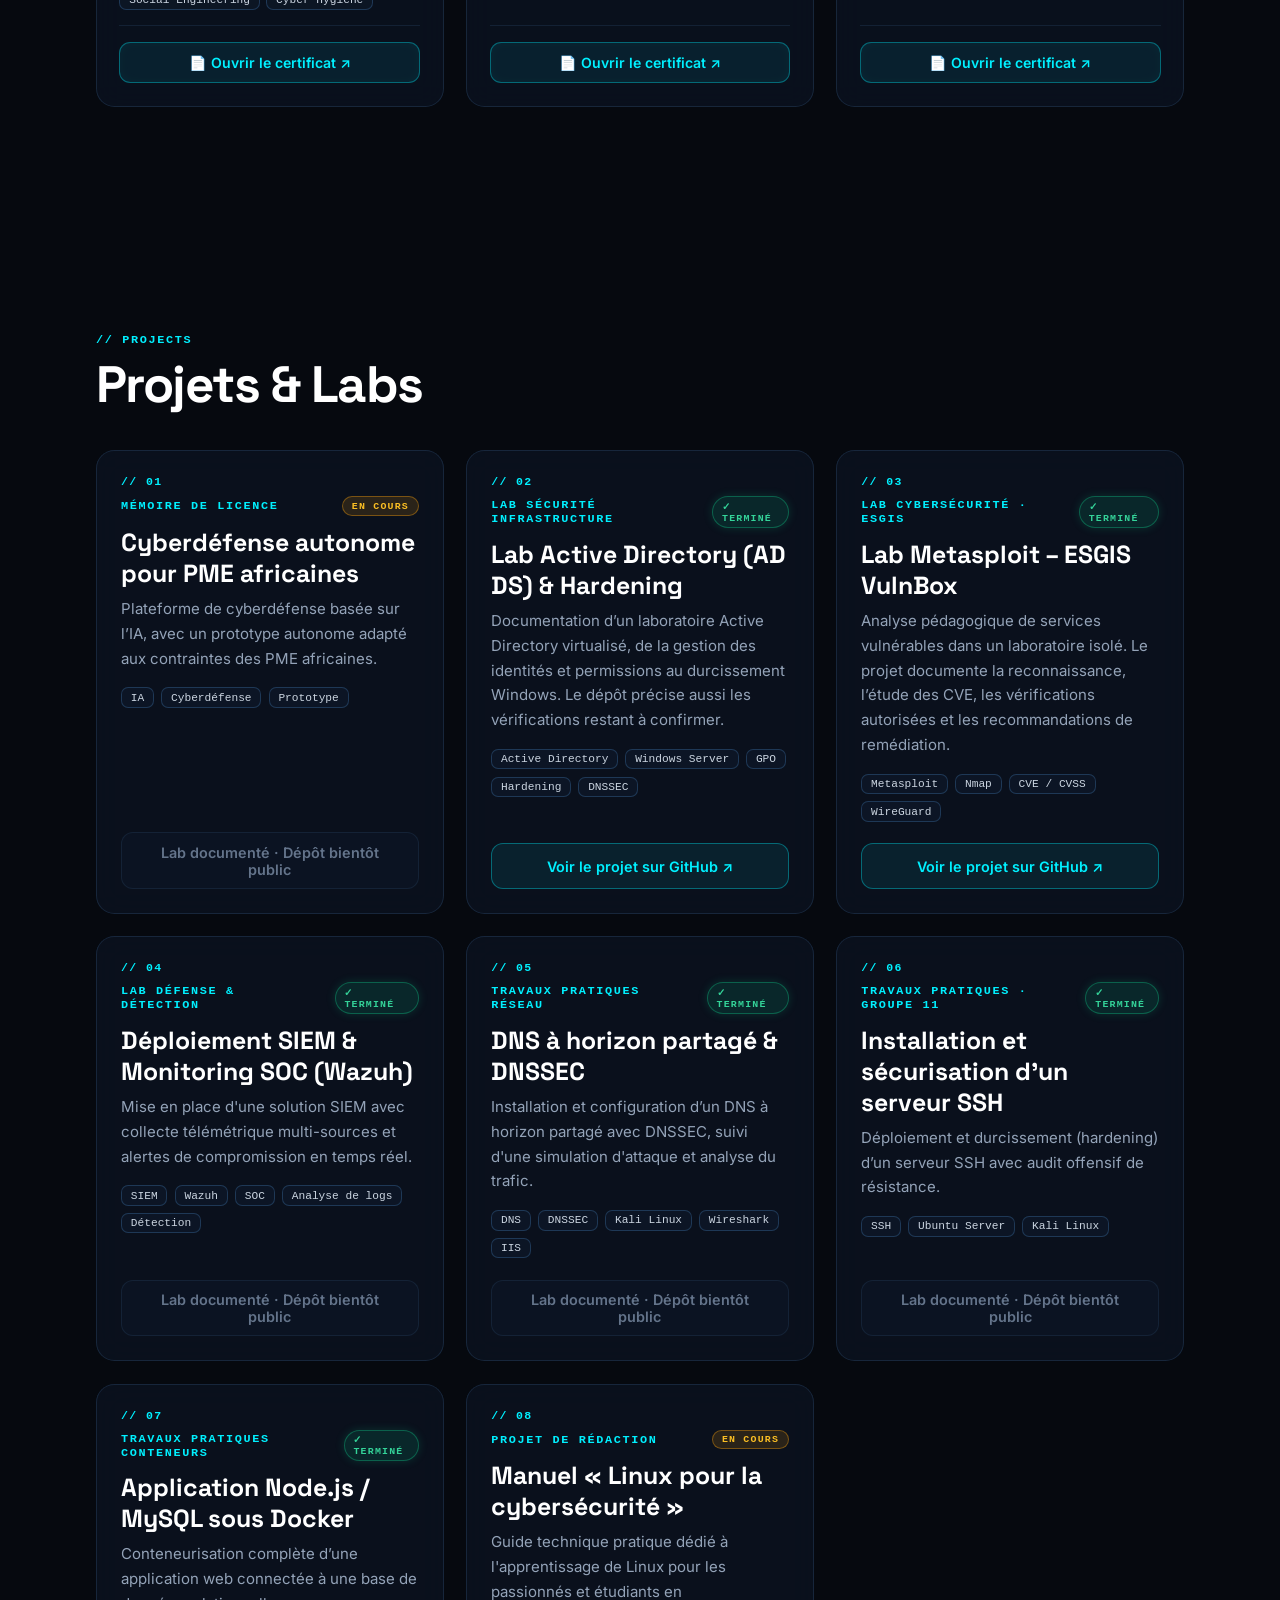
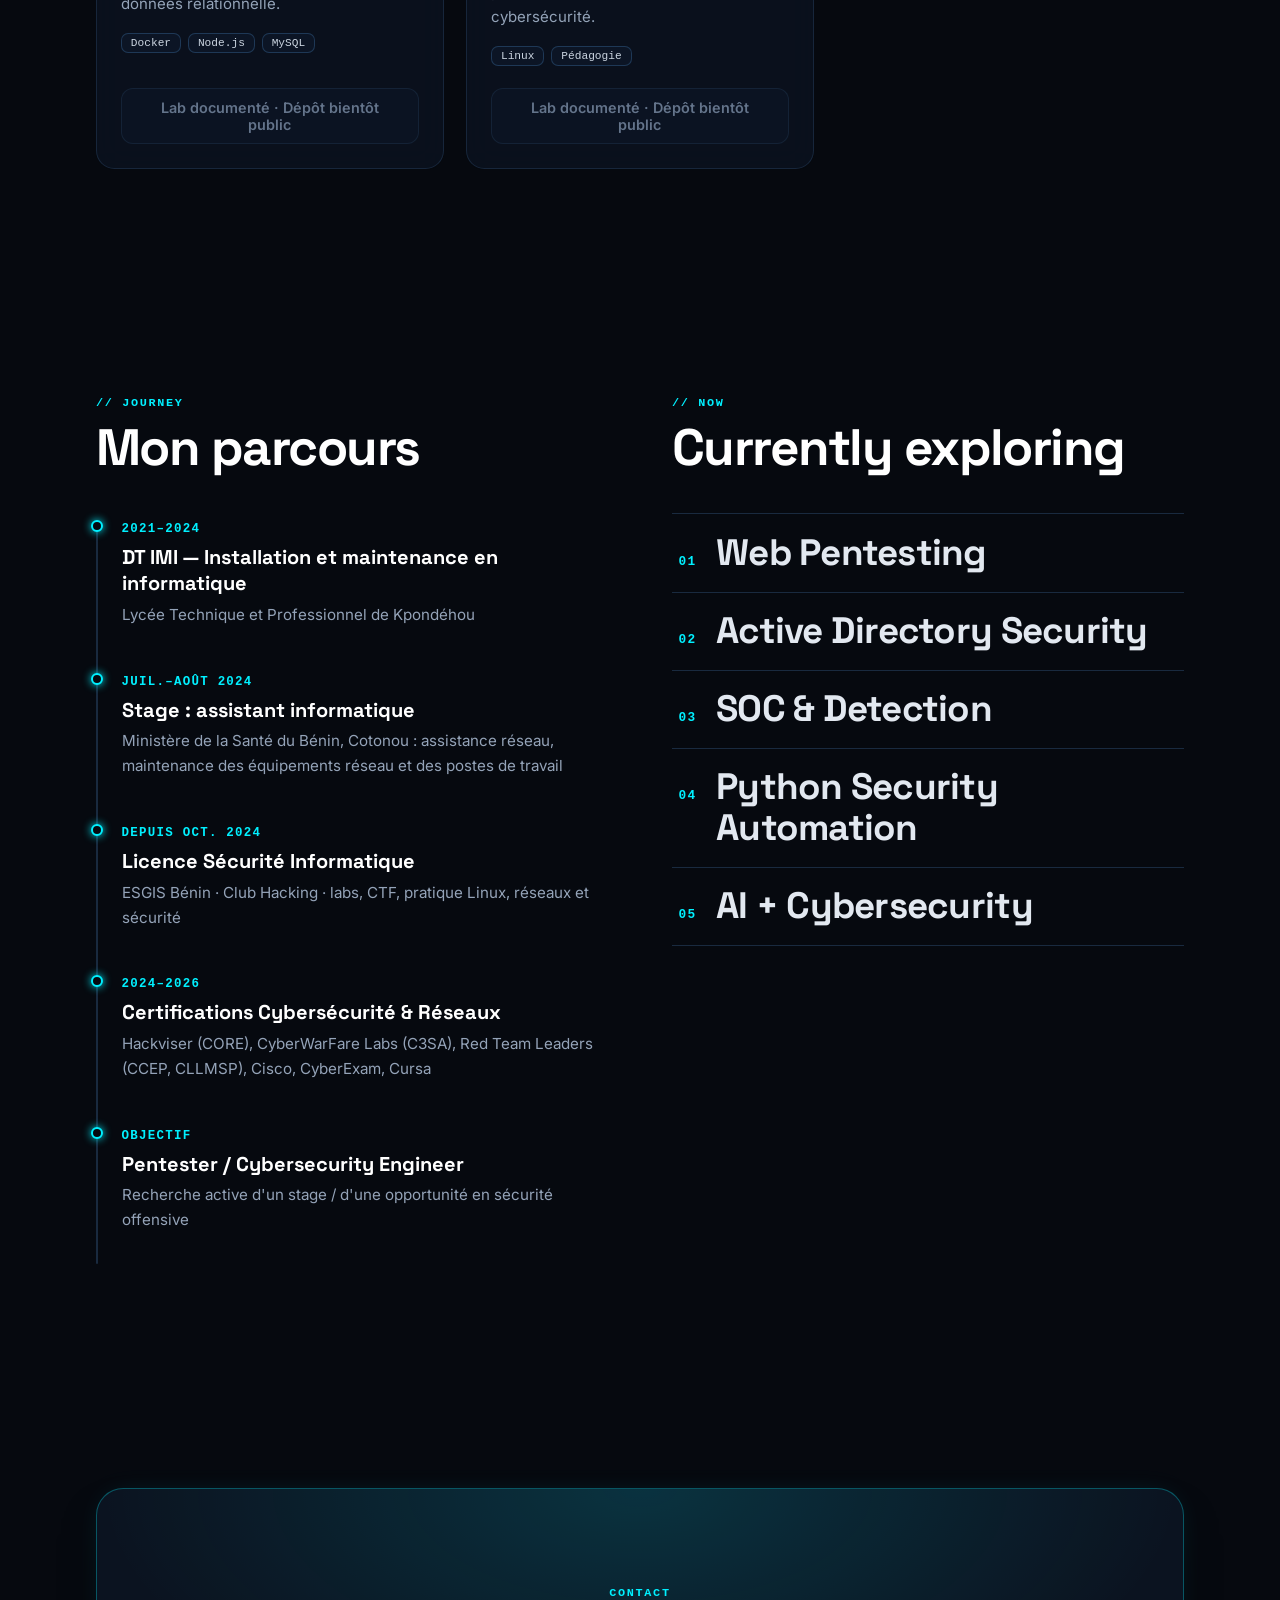
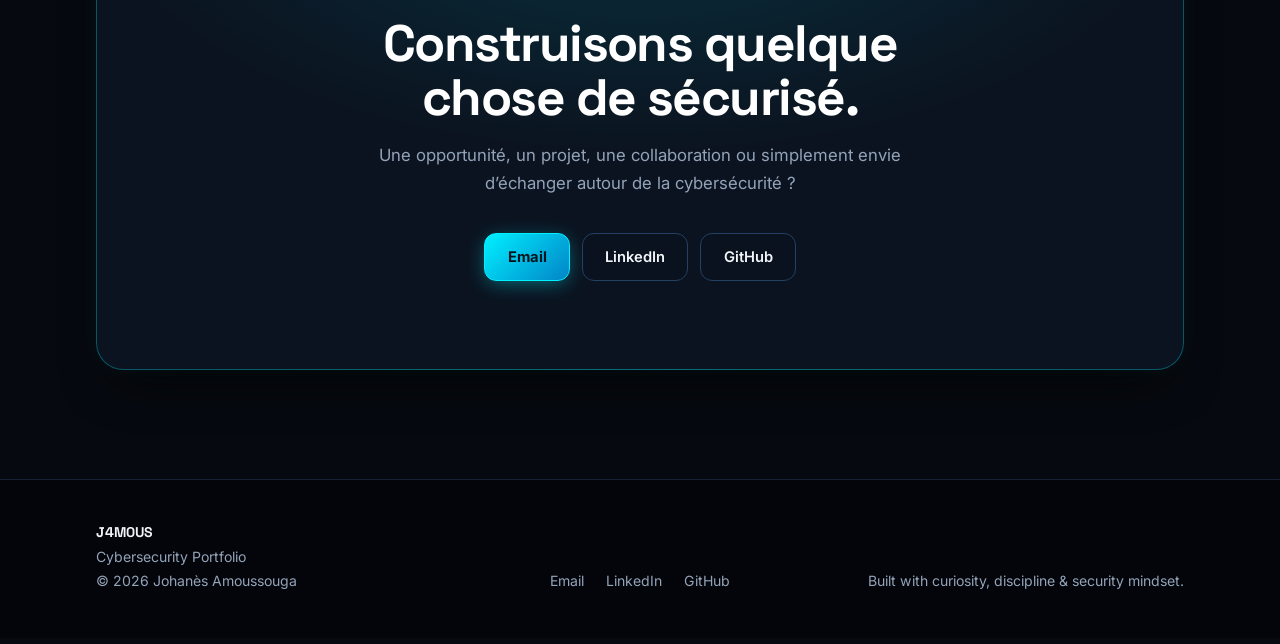
==== commit a93dcf4f: "feat(portfolio): badges statut Terminé/En cours sur les projets et valorisation de l'anglais techniq" ====
--- a/index.html
+++ b/index.html
@@ -229,9 +229,10 @@
                             </p>
 
                             <p>
-                                Mon approche repose sur la <b>pratique</b> :
-                                labs, CTF, environnements de test,
-                                automatisation et projets personnels.
+                                Mon approche repose sur la <b>pratique intensive</b> :
+                                labs, CTF, environnements de test, automatisation et projets personnels,
+                                avec une bonne aisance en <b>anglais technique</b> pour la veille sur les vulnérabilités (CVE),
+                                l'analyse de documentation et les environnements internationaux.
                             </p>
                         </div>
                     </div>
--- a/styles.css
+++ b/styles.css
@@ -1,265 +1,1433 @@
-:root{--bg:#060a10;--s1:#0b121c;--s2:#101a27;--ln:#16283a;--ln2:#21415a;--tx:#eaf0f6;--mu:#8798ab;--cy:#22d3ee;--bl:#3b82f6;--wn:#f0b45a;--h:'Space Grotesk',system-ui,sans-serif;--b:Inter,system-ui,sans-serif;--m:ui-monospace,SFMono-Regular,Menlo,Consolas,monospace;--px:clamp(1rem,5vw,2rem);color-scheme:dark;box-sizing:border-box;padding-top:env(safe-area-inset-top,0px);padding-bottom:env(safe-area-inset-bottom,0px)}
-
-*,*:before,*:after{box-sizing:inherit}
-
-html{scroll-behavior:smooth;scroll-padding-top:6rem;-webkit-text-size-adjust:100%}
-
-body{margin:0;background:var(--bg);color:var(--tx);font:400 1rem/1.7 var(--b);overflow-x:clip}
-
-body:before{content:"";position:fixed;inset:0;z-index:-1;pointer-events:none;background:radial-gradient(60rem 30rem at 85% -5%,rgba(34,211,238,.10),transparent 60%),radial-gradient(40rem 30rem at -10% 40%,rgba(59,130,246,.07),transparent 60%),linear-gradient(var(--ln) 1px,transparent 1px) 0 0/64px 64px,linear-gradient(90deg,var(--ln) 1px,transparent 1px) 0 0/64px 64px;-webkit-mask:linear-gradient(#000 0,#000 40%,transparent 100%);mask:linear-gradient(#000 0,#000 40%,transparent 100%);opacity:.8}
-
-img,svg{max-width:100%}a{color:inherit}
-
-:focus-visible{outline:2px solid var(--cy);outline-offset:3px}
-
-.wrap{width:100%;max-width:72rem;margin:0 auto;padding:0 var(--px)}
-
-.mono{font:500 .74rem var(--m);letter-spacing:.12em;color:var(--cy);text-transform:uppercase}
-
-/* NAV */
-
-header{position:fixed;top:0;left:0;right:0;z-index:30;padding:calc(env(safe-area-inset-top,0px) + .6rem) .75rem 0}
-
-.bar{position:relative;max-width:70rem;margin:0 auto;display:flex;align-items:center;justify-content:space-between;height:3.5rem;padding:0 .6rem 0 1.1rem;border:1px solid transparent;border-radius:1rem;transition:background .3s,border-color .3s,backdrop-filter .3s}
-
-header.on .bar{background:rgba(8,13,20,.88);border-color:var(--ln);-webkit-backdrop-filter:blur(12px);backdrop-filter:blur(12px)}
-
-.logo{font:700 1.05rem var(--h);text-decoration:none;line-height:1}
-
-.logo small{display:block;margin-top:.25rem;font:500 .56rem var(--m);letter-spacing:.28em;color:var(--cy)}
-
-nav{position:absolute;top:calc(100% + .5rem);left:0;right:0;background:rgba(8,13,20,.97);border:1px solid var(--ln);border-radius:1rem;max-height:0;overflow:hidden;visibility:hidden;opacity:0;transition:max-height .35s,opacity .25s,visibility .35s}
-
-nav.open{max-height:26rem;visibility:visible;opacity:1}
-
-nav ul{list-style:none;margin:0;padding:.75rem;display:grid;gap:.15rem}
-
-nav a{display:block;padding:.7rem .9rem;border-radius:.6rem;text-decoration:none;color:var(--mu);font-size:.95rem}
-
-nav a:hover{color:var(--tx);background:var(--s2)}
-
-nav a.cv{color:var(--cy);border:1px solid var(--ln2);text-align:center;margin-top:.4rem}
-
-.burger{width:2.6rem;height:2.6rem;border:1px solid var(--ln2);border-radius:.7rem;background:none;color:var(--tx);cursor:pointer;display:grid;place-items:center}
-
-.burger i,.burger i:before,.burger i:after{display:block;width:1.05rem;height:2px;background:currentColor;position:relative;transition:transform .3s,background .3s}
-
-.burger i:before,.burger i:after{content:"";position:absolute;left:0}.burger i:before{top:-6px}.burger i:after{top:6px}
-
-.burger[aria-expanded=true] i{background:transparent}.burger[aria-expanded=true] i:before{transform:translateY(6px) rotate(45deg)}.burger[aria-expanded=true] i:after{transform:translateY(-6px) rotate(-45deg)}
-
-@media (min-width:62rem){.burger{display:none}nav{position:static;max-height:none;visibility:visible;opacity:1;background:none;border:0;overflow:visible}nav ul{display:flex;align-items:center;gap:.2rem;padding:0}nav a{padding:.45rem .8rem;font-size:.88rem}nav a.cv{margin:0 0 0 .5rem;padding:.4rem 1rem}}
-
-/* HERO */
-
-.hero{display:grid;gap:2.5rem;padding:8.5rem 0 3rem;align-items:center}
-
-.eb{display:inline-flex;align-items:center;gap:.6rem}.eb i{width:.5rem;height:.5rem;border-radius:50%;background:var(--cy);box-shadow:0 0 0 0 rgba(34,211,238,.6);animation:pl 2.4s infinite}
-
-@keyframes pl{70%{box-shadow:0 0 0 .6rem rgba(34,211,238,0)}100%{box-shadow:0 0 0 0 rgba(34,211,238,0)}}
-
-h1{font:700 clamp(2.6rem,13vw,5.4rem)/.95 var(--h);letter-spacing:-.035em;margin:1.1rem 0 1.4rem}
-
-h1 span{display:block}h1 .g{background:linear-gradient(100deg,#fff 10%,var(--cy) 70%,var(--bl));-webkit-background-clip:text;background-clip:text;color:transparent}
-
-.tag{font:500 clamp(1.1rem,3.5vw,1.45rem)/1.4 var(--h);margin:0 0 1rem;max-width:30rem}
-
-.d{color:var(--mu);max-width:34rem;margin:0 0 1.75rem}
-
-.btns{display:flex;flex-wrap:wrap;gap:.7rem}
-
-.btn{display:inline-flex;align-items:center;justify-content:center;min-height:2.9rem;padding:.6rem 1.35rem;border-radius:.7rem;border:1px solid var(--ln2);text-decoration:none;font:500 .95rem var(--b);color:var(--tx);background:none;cursor:pointer;transition:transform .25s,border-color .25s,box-shadow .25s}
-
-.btn:hover{transform:translateY(-2px);border-color:var(--cy);box-shadow:0 8px 24px -10px rgba(34,211,238,.5)}
-
-.btn.p{background:var(--cy);border-color:var(--cy);color:#03151a;font-weight:600}
-
-@media (max-width:30rem){.btns .btn{flex:1 1 100%}}
-
-.photo{position:relative;width:min(100%,22rem);margin:0 auto;padding:1.4rem}
-
-.ring{position:absolute;inset:0;width:100%;height:100%;animation:sp 60s linear infinite;pointer-events:none}
-
-@keyframes sp{to{transform:rotate(360deg)}}
-
-.frame{position:relative;aspect-ratio:4/5;border-radius:1.2rem;border:1px solid var(--ln2);background:linear-gradient(160deg,var(--s2),var(--s1));overflow:hidden;display:grid;place-items:center;text-align:center;box-shadow:0 0 70px -20px rgba(34,211,238,.35)}
-
-.frame img{width:100%;height:100%;object-fit:cover}
-
-.mg{font:700 5.5rem/1 var(--h);color:transparent;-webkit-text-stroke:1px var(--ln2);letter-spacing:-.05em}
-
-.frame small{display:block;color:var(--mu);font:500 .72rem var(--m);margin-top:.5rem}
-
-.frame:after{content:"";position:absolute;left:0;right:0;height:35%;top:-35%;background:linear-gradient(transparent,rgba(34,211,238,.13),transparent);animation:sw 5s ease-in-out infinite}
-
-@keyframes sw{to{top:100%}}
-
-.cn{position:absolute;width:1rem;height:1rem;border:2px solid var(--cy);opacity:.8}.cn.a{top:.55rem;left:.55rem;border-right:0;border-bottom:0}.cn.b{bottom:.55rem;right:.55rem;border-left:0;border-top:0}
-
-.chip{position:absolute;white-space:nowrap;background:rgba(6,10,16,.92);border:1px solid var(--ln2);border-radius:2rem;padding:.35rem .8rem;font:500 .62rem var(--m);letter-spacing:.1em;display:flex;gap:.45rem;align-items:center}
-
-.chip.t{top:.2rem;left:.2rem}.chip.u{bottom:.2rem;right:.2rem}.chip i{width:.45rem;height:.45rem;border-radius:50%;background:var(--cy);box-shadow:0 0 8px var(--cy)}
-
-@media (min-width:62rem){.hero{grid-template-columns:1.2fr .8fr;gap:4rem;padding-top:10rem}h1{font-size:clamp(3.4rem,6.3vw,6rem)}.photo{margin:0 0 0 auto}}
-
-/* MARQUEE */
-
-.mq{border-block:1px solid var(--ln);overflow:hidden;-webkit-mask:linear-gradient(90deg,transparent,#000 12%,#000 88%,transparent);mask:linear-gradient(90deg,transparent,#000 12%,#000 88%,transparent);margin:1rem 0}
-
-.mq div{display:flex;gap:2.5rem;width:max-content;padding:.9rem 0;animation:mq 40s linear infinite}
-
-.mq span{font:500 .8rem var(--m);letter-spacing:.14em;color:var(--mu);text-transform:uppercase;white-space:nowrap}.mq span:before{content:"◆";color:var(--cy);margin-right:2.5rem;font-size:.5rem;vertical-align:middle}
-
-@keyframes mq{to{transform:translateX(-50%)}}
-
-/* STATS */
-
-.stats{display:grid;grid-template-columns:repeat(2,1fr);gap:1px;background:var(--ln);border:1px solid var(--ln);border-radius:1.1rem;overflow:hidden;margin:1.5rem 0 0}
-
-.stat{background:var(--s1);padding:1.4rem 1.2rem}.stat b{display:block;font:700 clamp(2rem,6vw,3rem)/1 var(--h);letter-spacing:-.03em}
-
-.stat span{display:block;margin-top:.4rem;font-size:.82rem;line-height:1.4;color:var(--mu)}.stat.ph b{color:var(--wn)}
-
-@media (min-width:48rem){.stats{grid-template-columns:repeat(4,1fr)}.stat{padding:1.8rem 1.6rem}}
-
-/* SECTIONS */
-
-section{padding:clamp(3.5rem,9vw,6.5rem) 0}
-
-.sh{margin-bottom:2.2rem}
-
-h2{font:700 clamp(1.9rem,6vw,3.2rem)/1.05 var(--h);letter-spacing:-.025em;margin:.7rem 0 0}
-
-.split{display:grid;gap:2rem}
-
-@media (min-width:62rem){.split{grid-template-columns:1fr 1fr;gap:3.5rem}}
-
-.about{color:var(--mu);font-size:1.08rem}.about p{margin:0 0 1.1rem}.about b{color:var(--tx);font-weight:500}
-
-.stack{display:grid;gap:.9rem}
-
-.grid{display:grid;gap:1rem;grid-template-columns:repeat(auto-fit,minmax(min(100%,17rem),1fr))}
-
-.card{position:relative;min-width:0;background:var(--s1);border:1px solid var(--ln);border-radius:1.1rem;padding:1.4rem;overflow:hidden;transition:transform .3s,border-color .3s}
-
-.card:before{content:"";position:absolute;inset:0;background:radial-gradient(22rem circle at var(--mx,50%) var(--my,0%),rgba(34,211,238,.10),transparent 60%);opacity:0;transition:opacity .3s;pointer-events:none}
-
-.card:hover,.card:focus-within{border-color:var(--ln2);transform:translateY(-3px)}.card:hover:before{opacity:1}
-
-.card h3{font:700 1.2rem/1.25 var(--h);margin:.5rem 0 .35rem}.card p{margin:0;color:var(--mu);font-size:.93rem}
-
-.ii{display:flex;justify-content:space-between;align-items:center;gap:1rem}.ii b{font:700 1.15rem var(--h)}.ii span{color:var(--mu);font-size:.9rem;text-align:right}
-
-/* SKILLS */
-
-.lg{display:flex;flex-wrap:wrap;gap:.4rem 1.4rem;color:var(--mu);font-size:.82rem;margin:0 0 1.4rem}
-
-.lg span{display:inline-flex;gap:.5rem;align-items:center}.mt{display:inline-flex;gap:3px}.mt i{width:.9rem;height:.28rem;border-radius:2px;background:var(--ln2)}.mt i.f{background:var(--cy)}
-
-.sk{display:flex;justify-content:space-between;align-items:center;gap:.8rem;padding:.6rem 0;border-bottom:1px solid var(--ln);font-size:.95rem}.sk:last-of-type{border:0}
-
-.more{max-height:0;overflow:hidden;opacity:0;margin:0;font-size:.86rem;color:var(--mu);transition:max-height .4s,opacity .3s,margin .3s}
-
-.card:hover .more,.card:focus-within .more{max-height:6rem;opacity:1;margin-top:.8rem}
-
-@media (hover:none){.more{max-height:none;opacity:1;margin-top:.8rem}}
-
-/* CERTS */
-
-.cb{aspect-ratio:16/9;border-radius:.8rem;border:1px solid var(--ln);background:linear-gradient(135deg,var(--s2),var(--s1));display:grid;place-items:center;margin-bottom:1rem;overflow:hidden;position:relative}
-
-a.cb{text-decoration:none;cursor:pointer;transition:border-color .3s,transform .2s}
-a.cb:hover{border-color:var(--cy);transform:scale(1.01)}
-
-.cb img{width:100%;height:100%;object-fit:cover}.cb b{font:700 2.4rem var(--h);color:transparent;-webkit-text-stroke:1px var(--ln2);letter-spacing:-.03em}
-
-.cb small{position:absolute;bottom:.5rem;right:.7rem;font:500 .58rem var(--m);color:var(--wn);letter-spacing:.1em}
-
-#certs .card{display:flex;flex-direction:column}
-#certs .card .tg{margin:.8rem 0;gap:.35rem}
-.cert-foot{margin-top:auto;padding-top:.85rem;border-top:1px solid rgba(22,40,58,.6)}
-
-.btn-cert{display:inline-flex;align-items:center;justify-content:center;gap:.5rem;width:100%;padding:.65rem 1rem;border-radius:.6rem;font:600 .86rem var(--b);text-decoration:none;transition:all .25s;border:1px solid var(--cy);background:rgba(34,211,238,.12);color:var(--cy);cursor:pointer}
-.btn-cert:hover{background:var(--cy);color:#03151a;box-shadow:0 0 20px rgba(34,211,238,.4);transform:translateY(-1px)}
-.btn-cert.disabled{border-color:var(--ln2);background:rgba(22,40,58,.3);color:var(--mu);cursor:default;box-shadow:none;transform:none}
-
-.lk{background:none;border:0;padding:.7rem 0 0;color:var(--cy);font:500 .9rem var(--b);cursor:pointer;min-height:2.75rem}
-
-.lk:hover{text-decoration:underline}
-
-/* PROJECTS */
-
-.pl{border-top:1px solid var(--ln)}
-
-.pr{position:relative;display:grid;gap:.6rem;grid-template-columns:auto 1fr;column-gap:1.1rem;padding:1.6rem .4rem;border-bottom:1px solid var(--ln);cursor:pointer;transition:background .3s,padding .3s}
-
-.pr:hover{background:linear-gradient(90deg,rgba(34,211,238,.06),transparent);padding-left:1rem}
-
-.pn{font:700 clamp(1.8rem,6vw,3rem)/1 var(--h);color:transparent;-webkit-text-stroke:1px var(--ln2);transition:-webkit-text-stroke-color .3s}.pr:hover .pn{-webkit-text-stroke-color:var(--cy)}
-
-.pt{min-width:0}.pt h3{font:700 clamp(1.15rem,3.6vw,1.6rem)/1.2 var(--h);margin:.1rem 0 .4rem}.pt p{margin:0;color:var(--mu);font-size:.95rem;max-width:44rem}
-
-.tg{display:flex;flex-wrap:wrap;gap:.4rem;margin-top:.9rem}.tg span{font:500 .68rem var(--m);border:1px solid var(--ln2);border-radius:.4rem;padding:.15rem .5rem;color:var(--mu)}
-
-.bd{font:500 .6rem var(--m);letter-spacing:.12em;color:var(--mu);margin-left:.6rem;vertical-align:middle}.bd.w{color:var(--wn)}.bd.ok{color:#34d399}
-
-.go{grid-column:2;background:none;border:0;padding:.3rem 0;text-align:left;color:var(--cy);font:500 .9rem var(--b);cursor:pointer;min-height:2.5rem}
-
-@media (min-width:48rem){.pr{grid-template-columns:5.5rem 1fr auto;align-items:center;padding:2rem .6rem}.go{grid-column:auto}}
-
-/* TIMELINE */
-
-.tl{position:relative;list-style:none;margin:0;padding:0 0 0 1.5rem;--p:0}
-
-.tl:before,.tl:after{content:"";position:absolute;left:0;top:.4rem;width:2px;border-radius:2px}.tl:before{bottom:.4rem;background:var(--ln)}.tl:after{height:calc((100% - .8rem)*var(--p));background:linear-gradient(var(--cy),var(--bl))}
-
-.tl li{position:relative;padding:0 0 2.2rem}.tl li:before{content:"";position:absolute;left:-1.82rem;top:.45rem;width:.7rem;height:.7rem;border-radius:50%;background:var(--bg);border:2px solid var(--cy)}
-
-.tl .y{font:500 .75rem var(--m);color:var(--cy);letter-spacing:.1em}.tl b{display:block;font:700 1.25rem/1.3 var(--h);margin:.2rem 0}.tl span.s{display:block;color:var(--mu);font-size:.95rem;max-width:40rem}
-
-/* FOCUS */
-
-.fc{list-style:none;margin:0;padding:0;border-top:1px solid var(--ln)}
-
-.fc li{display:flex;align-items:baseline;gap:1.2rem;padding:1.1rem .3rem;border-bottom:1px solid var(--ln);font:700 clamp(1.3rem,5vw,2.4rem)/1.1 var(--h);letter-spacing:-.02em;transition:transform .3s,color .3s}
-
-.fc li:hover{transform:translateX(.6rem);color:var(--cy)}.fc b{font:500 .78rem var(--m);color:var(--cy);letter-spacing:.1em}
-
-/* CONTACT */
-
-.ct{position:relative;text-align:center;border:1px solid var(--ln2);border-radius:1.5rem;padding:clamp(2.2rem,8vw,5rem) var(--px);background:radial-gradient(40rem 18rem at 50% 0,rgba(34,211,238,.12),transparent 70%),var(--s1);overflow:hidden}
-
-.ct h2{max-width:36rem;margin:.8rem auto 1rem}.ct p{color:var(--mu);max-width:32rem;margin:0 auto 2rem}.ct .btns{justify-content:center}
-
-.ph{opacity:.6;border-style:dashed}.pn2{font-size:.8rem;color:var(--wn);margin-top:1.2rem!important;margin-bottom:0!important}
-
-footer{border-top:1px solid var(--ln);padding:2.2rem 0 2.6rem;color:var(--mu);font-size:.88rem}
-
-footer .wrap{display:grid;gap:1.2rem}.fl{display:flex;flex-wrap:wrap;gap:1.2rem}
-
-@media (min-width:48rem){footer .wrap{grid-template-columns:1fr auto 1fr;align-items:end}footer .wrap>:last-child{text-align:right}}
-
-/* MODAL */
-
-dialog{background:var(--s1);color:var(--tx);border:1px solid var(--ln2);border-radius:1.2rem;padding:0;width:min(44rem,calc(100% - 1.5rem));max-height:calc(100% - 1.5rem);overflow:auto}
-
-dialog::backdrop{background:rgba(2,5,9,.82)}
-
-.mb{padding:clamp(1.2rem,5vw,2rem)}.mb h3{font:700 1.6rem/1.2 var(--h);margin:.4rem 0 1rem}.mb h4{font:500 .72rem var(--m);color:var(--cy);margin:1.5rem 0 .4rem;letter-spacing:.12em}
-
-.mb p{margin:0;color:var(--mu)}.mb ul{margin:0;padding-left:1.1rem;color:var(--mu)}.mb img{border-radius:.6rem}
-
-.x{float:right;background:none;border:1px solid var(--ln2);color:var(--tx);border-radius:.6rem;padding:.4rem .9rem;cursor:pointer;min-height:2.5rem}
-
-.rv{opacity:0;transform:translateY(16px);transition:opacity .6s,transform .6s}.rv.in{opacity:1;transform:none}
-
-@media (prefers-reduced-motion:reduce){*,*:before,*:after{animation:none!important;transition:none!important;scroll-behavior:auto!important}.rv{opacity:1;transform:none}}
-
-
-/* Corrections et finitions */
-button, a { -webkit-tap-highlight-color: transparent; }
-button { font: inherit; }
-section { scroll-margin-top: 5.5rem; }
-.cb img { object-fit: contain; background: #fff; }
-.pr:focus-visible { outline: 2px solid var(--cy); outline-offset: 4px; }
-@media (max-width: 40rem) { .stats { margin-inline: 0; } .stat { padding: 1.1rem .85rem; } .stat span { font-size: .76rem; } }
+/* ==========================================================================
+   PORTFOLIO CYBERSÉCURITÉ — JOHANÈS AMOUSSOUGA (J4M0US)
+   Design System : Cyber / High-Tech Minimalist (Dark Obsidian & Neon Cyan)
+   ========================================================================== */
+
+:root {
+  --bg: #06090f;
+  --bg-deep: #03060a;
+  --s1: #0b1320;
+  --s2: #101c2e;
+  --s3: #16263d;
+  --ln: #192a3f;
+  --ln2: #244163;
+  --ln-glow: rgba(0, 240, 255, 0.28);
+  --tx: #f1f5f9;
+  --tx-dim: #cbd5e1;
+  --mu: #94a3b8;
+  --cy: #00f0ff;
+  --cy-dark: #0284c7;
+  --cy-glow: rgba(0, 240, 255, 0.22);
+  --bl: #3b82f6;
+  --ok: #10b981;
+  --ok-glow: rgba(16, 185, 129, 0.22);
+  --wn: #f59e0b;
+  --wn-glow: rgba(245, 158, 11, 0.2);
+  --h: 'Space Grotesk', system-ui, -apple-system, sans-serif;
+  --b: 'Inter', system-ui, -apple-system, sans-serif;
+  --m: ui-monospace, SFMono-Regular, Menlo, Monaco, Consolas, monospace;
+  --px: clamp(1rem, 5vw, 2rem);
+  --rad: 1.15rem;
+  --rad-sm: 0.65rem;
+  color-scheme: dark;
+  box-sizing: border-box;
+  padding-top: env(safe-area-inset-top, 0px);
+  padding-bottom: env(safe-area-inset-bottom, 0px);
+}
+
+*, *::before, *::after {
+  box-sizing: inherit;
+}
+
+html {
+  scroll-behavior: smooth;
+  scroll-padding-top: 6rem;
+  -webkit-text-size-adjust: 100%;
+}
+
+body {
+  margin: 0;
+  background-color: var(--bg);
+  color: var(--tx);
+  font: 400 1rem/1.7 var(--b);
+  overflow-x: clip;
+  position: relative;
+  selection-background-color: var(--cy);
+  selection-color: #03151f;
+}
+
+::selection {
+  background: rgba(0, 240, 255, 0.25);
+  color: #fff;
+}
+
+/* ==================== FOND D'AMBIANCE CYBER ==================== */
+
+body::before {
+  content: "";
+  position: fixed;
+  inset: 0;
+  z-index: -1;
+  pointer-events: none;
+  background:
+    radial-gradient(65rem 35rem at 85% -5%, rgba(0, 240, 255, 0.12), transparent 70%),
+    radial-gradient(50rem 30rem at -10% 45%, rgba(59, 130, 246, 0.08), transparent 70%),
+    radial-gradient(40rem 25rem at 50% 95%, rgba(16, 185, 129, 0.06), transparent 70%),
+    linear-gradient(rgba(25, 42, 63, 0.35) 1px, transparent 1px) 0 0 / 48px 48px,
+    linear-gradient(90deg, rgba(25, 42, 63, 0.35) 1px, transparent 1px) 0 0 / 48px 48px;
+  -webkit-mask: radial-gradient(ellipse 95% 85% at 50% 30%, #000 65%, transparent 100%);
+  mask: radial-gradient(ellipse 95% 85% at 50% 30%, #000 65%, transparent 100%);
+  opacity: 0.95;
+}
+
+img, svg {
+  max-width: 100%;
+}
+
+a {
+  color: inherit;
+  text-decoration: none;
+}
+
+:focus-visible {
+  outline: 2px solid var(--cy);
+  outline-offset: 3px;
+}
+
+.wrap {
+  width: 100%;
+  max-width: 72rem;
+  margin: 0 auto;
+  padding: 0 var(--px);
+}
+
+.mono {
+  font: 600 0.74rem var(--m);
+  letter-spacing: 0.14em;
+  color: var(--cy);
+  text-transform: uppercase;
+}
+
+/* ==================== EN-TÊTE / NAVIGATION ==================== */
+
+header {
+  position: fixed;
+  top: 0;
+  left: 0;
+  right: 0;
+  z-index: 50;
+  padding: calc(env(safe-area-inset-top, 0px) + 0.65rem) 1rem 0;
+  transition: transform 0.3s ease;
+}
+
+.bar {
+  max-width: 70rem;
+  margin: 0 auto;
+  display: flex;
+  align-items: center;
+  justify-content: space-between;
+  height: 3.8rem;
+  padding: 0 0.8rem 0 1.3rem;
+  border: 1px solid rgba(25, 42, 63, 0.6);
+  border-radius: 1.15rem;
+  background: rgba(8, 14, 23, 0.75);
+  backdrop-filter: blur(16px);
+  -webkit-backdrop-filter: blur(16px);
+  transition: background 0.3s, border-color 0.3s, box-shadow 0.3s;
+}
+
+header.on .bar {
+  background: rgba(7, 12, 20, 0.92);
+  border-color: rgba(0, 240, 255, 0.28);
+  box-shadow: 0 10px 30px -10px rgba(0, 0, 0, 0.7), 0 0 18px -4px rgba(0, 240, 255, 0.18);
+}
+
+.logo {
+  font: 700 1.15rem var(--h);
+  line-height: 1;
+  color: #ffffff;
+  display: flex;
+  flex-direction: column;
+}
+
+.logo small {
+  margin-top: 0.3rem;
+  font: 600 0.58rem var(--m);
+  letter-spacing: 0.26em;
+  color: var(--cy);
+}
+
+nav {
+  position: absolute;
+  top: calc(100% + 0.5rem);
+  left: 0;
+  right: 0;
+  background: rgba(8, 14, 23, 0.97);
+  border: 1px solid var(--ln);
+  border-radius: 1rem;
+  max-height: 0;
+  overflow: hidden;
+  visibility: hidden;
+  opacity: 0;
+  box-shadow: 0 20px 40px rgba(0, 0, 0, 0.6);
+  transition: max-height 0.35s ease, opacity 0.25s ease, visibility 0.35s;
+}
+
+nav.open {
+  max-height: 28rem;
+  visibility: visible;
+  opacity: 1;
+}
+
+nav ul {
+  list-style: none;
+  margin: 0;
+  padding: 0.85rem;
+  display: grid;
+  gap: 0.2rem;
+}
+
+nav a {
+  display: block;
+  padding: 0.65rem 0.95rem;
+  border-radius: 0.6rem;
+  color: var(--mu);
+  font-size: 0.92rem;
+  font-weight: 500;
+  transition: color 0.2s, background 0.2s;
+}
+
+nav a:hover {
+  color: #fff;
+  background: var(--s2);
+}
+
+nav a.cv {
+  color: var(--cy);
+  background: rgba(0, 240, 255, 0.08);
+  border: 1px solid rgba(0, 240, 255, 0.3);
+  text-align: center;
+  margin-top: 0.4rem;
+  font-weight: 600;
+}
+
+.burger {
+  width: 2.7rem;
+  height: 2.7rem;
+  border: 1px solid var(--ln2);
+  border-radius: 0.75rem;
+  background: rgba(11, 19, 32, 0.6);
+  color: var(--tx);
+  cursor: pointer;
+  display: grid;
+  place-items: center;
+  transition: border-color 0.25s;
+}
+
+.burger:hover {
+  border-color: var(--cy);
+}
+
+.burger i, .burger i::before, .burger i::after {
+  display: block;
+  width: 1.1rem;
+  height: 2px;
+  background: currentColor;
+  position: relative;
+  transition: transform 0.3s, background 0.3s;
+}
+
+.burger i::before, .burger i::after {
+  content: "";
+  position: absolute;
+  left: 0;
+}
+
+.burger i::before {
+  top: -6px;
+}
+
+.burger i::after {
+  top: 6px;
+}
+
+.burger[aria-expanded="true"] i {
+  background: transparent;
+}
+
+.burger[aria-expanded="true"] i::before {
+  transform: translateY(6px) rotate(45deg);
+}
+
+.burger[aria-expanded="true"] i::after {
+  transform: translateY(-6px) rotate(-45deg);
+}
+
+@media (min-width: 62rem) {
+  .burger {
+    display: none;
+  }
+  nav {
+    position: static;
+    max-height: none;
+    visibility: visible;
+    opacity: 1;
+    background: none;
+    border: 0;
+    box-shadow: none;
+    overflow: visible;
+  }
+  nav ul {
+    display: flex;
+    align-items: center;
+    gap: 0.3rem;
+    padding: 0;
+  }
+  nav a {
+    padding: 0.45rem 0.85rem;
+    font-size: 0.88rem;
+  }
+  nav a.cv {
+    margin: 0 0 0 0.6rem;
+    padding: 0.45rem 1.15rem;
+    border-radius: 0.65rem;
+    box-shadow: 0 0 14px -3px rgba(0, 240, 255, 0.2);
+  }
+  nav a.cv:hover {
+    background: var(--cy);
+    color: #03151f;
+    box-shadow: 0 0 22px rgba(0, 240, 255, 0.5);
+    transform: translateY(-1px);
+  }
+}
+
+/* ==================== HERO SECTION ==================== */
+
+.hero {
+  display: grid;
+  gap: 2.5rem;
+  padding: 8.5rem 0 3.5rem;
+  align-items: center;
+}
+
+.eb {
+  display: inline-flex;
+  align-items: center;
+  gap: 0.65rem;
+  padding: 0.4rem 0.95rem;
+  background: rgba(0, 240, 255, 0.06);
+  border: 1px solid rgba(0, 240, 255, 0.25);
+  border-radius: 2rem;
+  box-shadow: inset 0 0 12px rgba(0, 240, 255, 0.08);
+  margin-bottom: 0.6rem;
+}
+
+.eb i {
+  width: 0.55rem;
+  height: 0.55rem;
+  border-radius: 50%;
+  background: var(--cy);
+  box-shadow: 0 0 10px var(--cy);
+  animation: pl 2.2s infinite ease-out;
+}
+
+@keyframes pl {
+  0% {
+    box-shadow: 0 0 0 0 rgba(0, 240, 255, 0.7);
+  }
+  70% {
+    box-shadow: 0 0 0 0.65rem rgba(0, 240, 255, 0);
+  }
+  100% {
+    box-shadow: 0 0 0 0 rgba(0, 240, 255, 0);
+  }
+}
+
+h1 {
+  font: 800 clamp(2.7rem, 7.5vw, 5.8rem) / 0.95 var(--h);
+  letter-spacing: -0.04em;
+  margin: 1rem 0 1.4rem;
+}
+
+h1 span {
+  display: block;
+}
+
+h1 .g {
+  background: linear-gradient(110deg, #ffffff 15%, var(--cy) 65%, var(--bl) 100%);
+  -webkit-background-clip: text;
+  background-clip: text;
+  color: transparent;
+  filter: drop-shadow(0 0 25px rgba(0, 240, 255, 0.28));
+}
+
+.tag {
+  font: 600 clamp(1.15rem, 3.2vw, 1.5rem) / 1.4 var(--h);
+  color: #e2e8f0;
+  margin: 0 0 1rem;
+  max-width: 32rem;
+}
+
+.d {
+  color: var(--mu);
+  font-size: 1.02rem;
+  line-height: 1.7;
+  max-width: 35rem;
+  margin: 0 0 2rem;
+}
+
+.btns {
+  display: flex;
+  flex-wrap: wrap;
+  gap: 0.75rem;
+}
+
+.btn {
+  display: inline-flex;
+  align-items: center;
+  justify-content: center;
+  gap: 0.5rem;
+  min-height: 3rem;
+  padding: 0.65rem 1.4rem;
+  border-radius: 0.75rem;
+  border: 1px solid var(--ln2);
+  background: rgba(11, 19, 32, 0.65);
+  backdrop-filter: blur(8px);
+  color: var(--tx);
+  font: 600 0.92rem var(--b);
+  cursor: pointer;
+  transition: transform 0.25s cubic-bezier(0.16, 1, 0.3, 1), border-color 0.25s, box-shadow 0.25s, background 0.25s;
+}
+
+.btn:hover {
+  transform: translateY(-2px);
+  border-color: var(--cy);
+  box-shadow: 0 10px 25px -8px rgba(0, 240, 255, 0.35);
+  color: #fff;
+}
+
+.btn.p {
+  background: linear-gradient(135deg, #00f0ff 0%, #0284c7 100%);
+  border-color: #00f0ff;
+  color: #03151f;
+  font-weight: 700;
+  box-shadow: 0 4px 20px -3px rgba(0, 240, 255, 0.45);
+}
+
+.btn.p:hover {
+  transform: translateY(-2px);
+  box-shadow: 0 8px 30px rgba(0, 240, 255, 0.65);
+  filter: brightness(1.06);
+}
+
+.btn.p.is-disabled, .btn.p:disabled {
+  background: rgba(22, 40, 58, 0.4);
+  border-color: var(--ln2);
+  color: var(--mu);
+  cursor: not-allowed;
+  box-shadow: none;
+  transform: none;
+}
+
+@media (max-width: 30rem) {
+  .btns .btn {
+    flex: 1 1 100%;
+  }
+}
+
+/* CADRE PHOTO CYBER HUD */
+
+.photo {
+  position: relative;
+  width: min(100%, 23rem);
+  margin: 0 auto;
+  padding: 1.5rem;
+}
+
+.ring {
+  position: absolute;
+  inset: 0;
+  width: 100%;
+  height: 100%;
+  animation: sp 55s linear infinite;
+  pointer-events: none;
+}
+
+@keyframes sp {
+  to {
+    transform: rotate(360deg);
+  }
+}
+
+.frame {
+  position: relative;
+  aspect-ratio: 4 / 5;
+  border-radius: 1.3rem;
+  border: 1px solid rgba(0, 240, 255, 0.35);
+  background: linear-gradient(160deg, var(--s2), var(--s1));
+  overflow: hidden;
+  display: grid;
+  place-items: center;
+  text-align: center;
+  box-shadow: 0 0 80px -20px rgba(0, 240, 255, 0.35), inset 0 0 20px rgba(0, 240, 255, 0.08);
+}
+
+.frame img {
+  width: 100%;
+  height: 100%;
+  object-fit: cover;
+  transition: transform 0.5s ease;
+}
+
+.frame:hover img {
+  transform: scale(1.03);
+}
+
+.mg {
+  font: 700 5.5rem / 1 var(--h);
+  color: transparent;
+  -webkit-text-stroke: 1px var(--ln2);
+  letter-spacing: -0.05em;
+}
+
+.frame small {
+  display: block;
+  color: var(--mu);
+  font: 600 0.72rem var(--m);
+  margin-top: 0.5rem;
+}
+
+.frame::after {
+  content: "";
+  position: absolute;
+  left: 0;
+  right: 0;
+  height: 35%;
+  top: -35%;
+  background: linear-gradient(transparent, rgba(0, 240, 255, 0.15), transparent);
+  animation: sw 5.5s ease-in-out infinite;
+  pointer-events: none;
+}
+
+@keyframes sw {
+  to {
+    top: 100%;
+  }
+}
+
+.cn {
+  position: absolute;
+  width: 1.1rem;
+  height: 1.1rem;
+  border: 2px solid var(--cy);
+  opacity: 0.9;
+}
+
+.cn.a {
+  top: 0.6rem;
+  left: 0.6rem;
+  border-right: 0;
+  border-bottom: 0;
+}
+
+.cn.b {
+  bottom: 0.6rem;
+  right: 0.6rem;
+  border-left: 0;
+  border-top: 0;
+}
+
+.chip {
+  position: absolute;
+  white-space: nowrap;
+  background: rgba(6, 10, 16, 0.94);
+  border: 1px solid rgba(0, 240, 255, 0.3);
+  backdrop-filter: blur(10px);
+  border-radius: 2rem;
+  padding: 0.4rem 0.9rem;
+  font: 600 0.64rem var(--m);
+  letter-spacing: 0.1em;
+  display: flex;
+  gap: 0.5rem;
+  align-items: center;
+  box-shadow: 0 8px 24px rgba(0, 0, 0, 0.5);
+}
+
+.chip.t {
+  top: 0.3rem;
+  left: 0.3rem;
+}
+
+.chip.u {
+  bottom: 0.3rem;
+  right: 0.3rem;
+}
+
+.chip i {
+  width: 0.5rem;
+  height: 0.5rem;
+  border-radius: 50%;
+  background: #10b981;
+  box-shadow: 0 0 8px #10b981;
+}
+
+@media (min-width: 62rem) {
+  .hero {
+    grid-template-columns: 1.2fr 0.8fr;
+    gap: 4rem;
+    padding-top: 10.5rem;
+  }
+  h1 {
+    font-size: clamp(3.5rem, 6.2vw, 6rem);
+  }
+  .photo {
+    margin: 0 0 0 auto;
+  }
+}
+
+/* ==================== BANDEAU MARQUEE ==================== */
+
+.mq {
+  border-block: 1px solid rgba(25, 42, 63, 0.8);
+  background: rgba(11, 19, 32, 0.4);
+  overflow: hidden;
+  -webkit-mask: linear-gradient(90deg, transparent, #000 12%, #000 88%, transparent);
+  mask: linear-gradient(90deg, transparent, #000 12%, #000 88%, transparent);
+  margin: 1.5rem 0;
+}
+
+.mq div {
+  display: flex;
+  gap: 2.8rem;
+  width: max-content;
+  padding: 1rem 0;
+  animation: mq 42s linear infinite;
+}
+
+.mq span {
+  font: 600 0.82rem var(--m);
+  letter-spacing: 0.16em;
+  color: var(--tx-dim);
+  text-transform: uppercase;
+  white-space: nowrap;
+}
+
+.mq span::before {
+  content: "◆";
+  color: var(--cy);
+  margin-right: 2.8rem;
+  font-size: 0.55rem;
+  vertical-align: middle;
+  filter: drop-shadow(0 0 6px var(--cy));
+}
+
+@keyframes mq {
+  to {
+    transform: translateX(-50%);
+  }
+}
+
+/* ==================== STATISTIQUES ==================== */
+
+.stats {
+  display: grid;
+  grid-template-columns: repeat(2, 1fr);
+  gap: 12px;
+  margin: 2rem 0 0;
+}
+
+.stat {
+  background: rgba(11, 19, 32, 0.75);
+  border: 1px solid rgba(25, 42, 63, 0.85);
+  backdrop-filter: blur(14px);
+  border-radius: 1.15rem;
+  padding: 1.6rem 1.4rem;
+  position: relative;
+  overflow: hidden;
+  transition: transform 0.25s cubic-bezier(0.16, 1, 0.3, 1), border-color 0.25s, box-shadow 0.25s;
+}
+
+.stat::before {
+  content: "";
+  position: absolute;
+  top: 0;
+  left: 0;
+  right: 0;
+  height: 2px;
+  background: linear-gradient(90deg, transparent, var(--cy), transparent);
+  opacity: 0;
+  transition: opacity 0.3s;
+}
+
+.stat:hover {
+  transform: translateY(-3px);
+  border-color: rgba(0, 240, 255, 0.35);
+  box-shadow: 0 12px 30px -10px rgba(0, 240, 255, 0.15);
+}
+
+.stat:hover::before {
+  opacity: 1;
+}
+
+.stat b {
+  display: block;
+  font: 800 clamp(2.2rem, 5.5vw, 3.2rem) / 1 var(--h);
+  letter-spacing: -0.03em;
+  background: linear-gradient(135deg, #ffffff 40%, var(--cy) 100%);
+  -webkit-background-clip: text;
+  background-clip: text;
+  color: transparent;
+}
+
+.stat span {
+  display: block;
+  margin-top: 0.45rem;
+  font-size: 0.86rem;
+  line-height: 1.45;
+  color: var(--mu);
+}
+
+@media (min-width: 48rem) {
+  .stats {
+    grid-template-columns: repeat(4, 1fr);
+  }
+  .stat {
+    padding: 2rem 1.6rem;
+  }
+}
+
+/* ==================== SECTIONS COMMUNES ==================== */
+
+section {
+  padding: clamp(4rem, 8.5vw, 7rem) 0;
+  scroll-margin-top: 5.5rem;
+}
+
+.sh {
+  margin-bottom: 2.4rem;
+}
+
+.sh .mono {
+  display: inline-block;
+  margin-bottom: 0.3rem;
+}
+
+.sh .mono::before {
+  content: "// ";
+  color: var(--cy);
+}
+
+h2 {
+  font: 800 clamp(2rem, 5.5vw, 3.2rem) / 1.05 var(--h);
+  letter-spacing: -0.03em;
+  color: #ffffff;
+  margin: 0.4rem 0 0;
+}
+
+.split {
+  display: grid;
+  gap: 2.5rem;
+}
+
+@media (min-width: 62rem) {
+  .split {
+    grid-template-columns: 1fr 1fr;
+    gap: 4rem;
+  }
+}
+
+.about {
+  color: var(--mu);
+  font-size: 1.08rem;
+  line-height: 1.8;
+}
+
+.about p {
+  margin: 0 0 1.25rem;
+}
+
+.about b {
+  color: var(--tx);
+  font-weight: 600;
+}
+
+.stack {
+  display: grid;
+  gap: 1rem;
+}
+
+.grid {
+  display: grid;
+  gap: 1.25rem;
+  grid-template-columns: repeat(auto-fit, minmax(min(100%, 18rem), 1fr));
+}
+
+.card {
+  position: relative;
+  min-width: 0;
+  background: rgba(11, 19, 32, 0.78);
+  border: 1px solid rgba(25, 42, 63, 0.9);
+  backdrop-filter: blur(14px);
+  -webkit-backdrop-filter: blur(14px);
+  border-radius: var(--rad);
+  padding: 1.5rem;
+  overflow: hidden;
+  transition: transform 0.3s cubic-bezier(0.16, 1, 0.3, 1), border-color 0.3s, box-shadow 0.3s;
+}
+
+.card::before {
+  content: "";
+  position: absolute;
+  inset: 0;
+  background: radial-gradient(22rem circle at var(--mx, 50%) var(--my, 0%), rgba(0, 240, 255, 0.12), transparent 60%);
+  opacity: 0;
+  transition: opacity 0.3s;
+  pointer-events: none;
+}
+
+.card:hover, .card:focus-within {
+  border-color: rgba(0, 240, 255, 0.38);
+  transform: translateY(-4px);
+  box-shadow: 0 18px 40px -15px rgba(0, 240, 255, 0.18);
+}
+
+.card:hover::before {
+  opacity: 1;
+}
+
+.card h3 {
+  font: 700 1.22rem / 1.25 var(--h);
+  color: #ffffff;
+  margin: 0.5rem 0 0.35rem;
+}
+
+.card p {
+  margin: 0;
+  color: var(--mu);
+  font-size: 0.94rem;
+  line-height: 1.6;
+}
+
+.ii {
+  display: flex;
+  justify-content: space-between;
+  align-items: center;
+  gap: 1rem;
+}
+
+.ii b {
+  font: 700 1.15rem var(--h);
+  color: #fff;
+}
+
+.ii span {
+  color: var(--mu);
+  font-size: 0.9rem;
+  text-align: right;
+}
+
+/* ==================== 02 : COMPÉTENCES ==================== */
+
+.lg {
+  display: flex;
+  flex-wrap: wrap;
+  gap: 0.5rem 1.6rem;
+  color: var(--mu);
+  font-size: 0.85rem;
+  margin: 0 0 1.6rem;
+}
+
+.lg span {
+  display: inline-flex;
+  gap: 0.55rem;
+  align-items: center;
+}
+
+.mt {
+  display: inline-flex;
+  gap: 4px;
+}
+
+.mt i {
+  width: 0.95rem;
+  height: 0.3rem;
+  border-radius: 2px;
+  background: var(--ln2);
+  transition: background 0.25s;
+}
+
+.mt i.f {
+  background: var(--cy);
+  box-shadow: 0 0 6px rgba(0, 240, 255, 0.5);
+}
+
+.sk {
+  display: flex;
+  justify-content: space-between;
+  align-items: center;
+  gap: 0.8rem;
+  padding: 0.65rem 0;
+  border-bottom: 1px solid rgba(25, 42, 63, 0.7);
+  font-size: 0.95rem;
+}
+
+.sk:last-of-type {
+  border: 0;
+}
+
+.more {
+  max-height: 0;
+  overflow: hidden;
+  opacity: 0;
+  margin: 0;
+  font-size: 0.88rem;
+  color: var(--mu);
+  transition: max-height 0.4s ease, opacity 0.3s ease, margin 0.3s ease;
+}
+
+.card:hover .more, .card:focus-within .more {
+  max-height: 6rem;
+  opacity: 1;
+  margin-top: 0.9rem;
+}
+
+@media (hover: none) {
+  .more {
+    max-height: none;
+    opacity: 1;
+    margin-top: 0.9rem;
+  }
+}
+
+/* ==================== 03 : CERTIFICATIONS ==================== */
+
+#certs {
+  display: grid;
+  grid-template-columns: repeat(auto-fit, minmax(min(100%, 20rem), 1fr));
+  gap: 1.4rem;
+}
+
+#certs .card {
+  display: flex;
+  flex-direction: column;
+  padding: 1.4rem;
+}
+
+.cb {
+  aspect-ratio: 16 / 9;
+  border-radius: 0.85rem;
+  border: 1px solid rgba(35, 67, 100, 0.65);
+  background: radial-gradient(circle at center, #132438, #09111b);
+  display: grid;
+  place-items: center;
+  margin-bottom: 1.1rem;
+  overflow: hidden;
+  position: relative;
+  text-decoration: none;
+  cursor: pointer;
+  transition: border-color 0.3s, transform 0.25s, box-shadow 0.3s;
+}
+
+.cb:hover {
+  border-color: var(--cy);
+  box-shadow: 0 0 22px rgba(0, 240, 255, 0.25);
+  transform: scale(1.015);
+}
+
+.cb img {
+  max-width: 88%;
+  max-height: 88%;
+  object-fit: contain;
+  filter: drop-shadow(0 4px 12px rgba(0, 0, 0, 0.5));
+  transition: transform 0.35s ease;
+}
+
+.cb:hover img {
+  transform: scale(1.05);
+}
+
+.cb b {
+  font: 800 2.6rem var(--h);
+  color: transparent;
+  -webkit-text-stroke: 1px var(--ln2);
+  letter-spacing: -0.03em;
+}
+
+.cb small {
+  position: absolute;
+  bottom: 0.55rem;
+  right: 0.75rem;
+  font: 600 0.62rem var(--m);
+  color: var(--wn);
+  letter-spacing: 0.1em;
+}
+
+.bd {
+  display: inline-flex;
+  align-items: center;
+  font: 600 0.62rem var(--m);
+  letter-spacing: 0.12em;
+  margin-left: 0.6rem;
+  vertical-align: middle;
+}
+
+.bd.ok {
+  background: rgba(16, 185, 129, 0.14);
+  border: 1px solid rgba(16, 185, 129, 0.4);
+  color: #34d399;
+  padding: 0.2rem 0.55rem;
+  border-radius: 2rem;
+  box-shadow: 0 0 10px rgba(16, 185, 129, 0.2);
+}
+
+.bd.w {
+  background: rgba(245, 158, 11, 0.14);
+  border: 1px solid rgba(245, 158, 11, 0.4);
+  color: #fbbf24;
+  padding: 0.2rem 0.55rem;
+  border-radius: 2rem;
+}
+
+#certs .card .tg {
+  margin: 0.9rem 0;
+  gap: 0.4rem;
+}
+
+.cert-foot {
+  margin-top: auto;
+  padding-top: 1rem;
+  border-top: 1px solid rgba(25, 42, 63, 0.7);
+}
+
+.btn-cert {
+  display: inline-flex;
+  align-items: center;
+  justify-content: center;
+  gap: 0.5rem;
+  width: 100%;
+  padding: 0.7rem 1.1rem;
+  border-radius: 0.7rem;
+  font: 600 0.88rem var(--b);
+  text-decoration: none;
+  transition: all 0.25s ease;
+  border: 1px solid rgba(0, 240, 255, 0.35);
+  background: rgba(0, 240, 255, 0.08);
+  color: var(--cy);
+  box-shadow: inset 0 0 12px rgba(0, 240, 255, 0.04);
+  cursor: pointer;
+}
+
+.btn-cert:hover {
+  background: var(--cy);
+  color: #03151f;
+  border-color: var(--cy);
+  box-shadow: 0 0 25px rgba(0, 240, 255, 0.45);
+  transform: translateY(-2px);
+}
+
+/* ==================== 04 : PROJETS & LABS ==================== */
+
+.pl {
+  display: grid;
+  grid-template-columns: repeat(auto-fit, minmax(min(100%, 20.5rem), 1fr));
+  gap: 1.4rem;
+}
+
+.pr {
+  position: relative;
+  display: flex;
+  min-width: 0;
+  flex-direction: column;
+  padding: 1.5rem;
+  border: 1px solid rgba(25, 42, 63, 0.9);
+  border-radius: var(--rad);
+  background: rgba(11, 19, 32, 0.82);
+  backdrop-filter: blur(14px);
+  -webkit-backdrop-filter: blur(14px);
+  overflow: hidden;
+  transition: transform 0.3s cubic-bezier(0.16, 1, 0.3, 1), border-color 0.3s, box-shadow 0.3s, background 0.3s;
+}
+
+.pr::before {
+  content: "";
+  position: absolute;
+  inset: 0;
+  background: radial-gradient(24rem circle at var(--mx, 50%) var(--my, 0%), rgba(0, 240, 255, 0.12), transparent 65%);
+  opacity: 0;
+  pointer-events: none;
+  transition: opacity 0.3s;
+}
+
+.pr:hover {
+  border-color: rgba(0, 240, 255, 0.38);
+  transform: translateY(-4px);
+  background: linear-gradient(135deg, rgba(0, 240, 255, 0.04), rgba(11, 19, 32, 0.9) 60%);
+  box-shadow: 0 18px 40px -15px rgba(0, 240, 255, 0.2);
+}
+
+.pr:hover::before {
+  opacity: 1;
+}
+
+.pn {
+  font: 600 0.72rem var(--m);
+  color: var(--cy);
+  letter-spacing: 0.12em;
+  margin-bottom: 0.5rem;
+}
+
+.pt-top {
+  display: flex;
+  align-items: center;
+  justify-content: space-between;
+  gap: 0.5rem;
+  margin-bottom: 0.5rem;
+}
+
+.pt {
+  min-width: 0;
+  flex: 1;
+  display: flex;
+  flex-direction: column;
+}
+
+.pt h3 {
+  font: 700 clamp(1.2rem, 3.2vw, 1.55rem) / 1.25 var(--h);
+  color: #ffffff;
+  margin: 0.2rem 0 0.5rem;
+}
+
+.pt p {
+  margin: 0;
+  color: var(--mu);
+  font-size: 0.94rem;
+  line-height: 1.65;
+}
+
+.tg {
+  display: flex;
+  flex-wrap: wrap;
+  gap: 0.45rem;
+  margin-top: 1rem;
+}
+
+.tg span {
+  font: 500 0.7rem var(--m);
+  border: 1px solid rgba(35, 65, 99, 0.8);
+  background: rgba(16, 28, 46, 0.5);
+  border-radius: 0.45rem;
+  padding: 0.2rem 0.55rem;
+  color: var(--tx-dim);
+  transition: all 0.2s ease;
+}
+
+.tg span:hover {
+  transform: translateY(-2px);
+  border-color: rgba(0, 240, 255, 0.6);
+  background: rgba(0, 240, 255, 0.12);
+  color: var(--cy);
+  box-shadow: 0 0 10px rgba(0, 240, 255, 0.25);
+}
+
+.go {
+  display: inline-flex;
+  align-items: center;
+  justify-content: center;
+  gap: 0.45rem;
+  width: 100%;
+  min-height: 2.85rem;
+  margin-top: 1.35rem;
+  padding: 0.65rem 1rem;
+  border: 1px solid rgba(0, 240, 255, 0.35);
+  border-radius: 0.75rem;
+  background: rgba(0, 240, 255, 0.08);
+  color: var(--cy);
+  text-align: center;
+  text-decoration: none;
+  font: 600 0.9rem var(--b);
+  cursor: pointer;
+  transition: transform 0.25s, background 0.25s, color 0.25s, box-shadow 0.25s;
+}
+
+.go[href]:hover {
+  transform: translateY(-2px);
+  background: var(--cy);
+  color: #03151f;
+  border-color: var(--cy);
+  box-shadow: 0 8px 25px -8px rgba(0, 240, 255, 0.6);
+}
+
+.go.is-disabled {
+  border-color: rgba(25, 42, 63, 0.7);
+  background: rgba(16, 26, 42, 0.45);
+  color: #64748b;
+  cursor: default;
+  box-shadow: none;
+}
+
+/* ==================== 05 ET 06 : PARCOURS & FOCUS ==================== */
+
+.tl {
+  position: relative;
+  list-style: none;
+  margin: 0;
+  padding: 0 0 0 1.6rem;
+  --p: 0;
+}
+
+.tl::before, .tl::after {
+  content: "";
+  position: absolute;
+  left: 0;
+  top: 0.4rem;
+  width: 2px;
+  border-radius: 2px;
+}
+
+.tl::before {
+  bottom: 0.4rem;
+  background: var(--ln);
+}
+
+.tl::after {
+  height: calc((100% - 0.8rem) * var(--p));
+  background: linear-gradient(var(--cy), var(--bl));
+  box-shadow: 0 0 10px rgba(0, 240, 255, 0.4);
+}
+
+.tl li {
+  position: relative;
+  padding: 0 0 2.4rem;
+}
+
+.tl li::before {
+  content: "";
+  position: absolute;
+  left: -1.9rem;
+  top: 0.45rem;
+  width: 0.75rem;
+  height: 0.75rem;
+  border-radius: 50%;
+  background: var(--bg);
+  border: 2px solid var(--cy);
+  box-shadow: 0 0 8px var(--cy);
+}
+
+.tl .y {
+  font: 600 0.78rem var(--m);
+  color: var(--cy);
+  letter-spacing: 0.1em;
+}
+
+.tl b {
+  display: block;
+  font: 700 1.25rem / 1.3 var(--h);
+  color: #ffffff;
+  margin: 0.25rem 0 0.35rem;
+}
+
+.tl span.s {
+  display: block;
+  color: var(--mu);
+  font-size: 0.95rem;
+  line-height: 1.65;
+  max-width: 42rem;
+}
+
+/* FOCUS / EXPLORING */
+
+.fc {
+  list-style: none;
+  margin: 0;
+  padding: 0;
+  border-top: 1px solid var(--ln);
+}
+
+.fc li {
+  display: flex;
+  align-items: baseline;
+  gap: 1.2rem;
+  padding: 1.15rem 0.4rem;
+  border-bottom: 1px solid var(--ln);
+  font: 700 clamp(1.3rem, 5vw, 2.3rem) / 1.1 var(--h);
+  letter-spacing: -0.02em;
+  color: #e2e8f0;
+  transition: transform 0.3s cubic-bezier(0.16, 1, 0.3, 1), color 0.3s, text-shadow 0.3s;
+}
+
+.fc li:hover {
+  transform: translateX(0.8rem);
+  color: var(--cy);
+  text-shadow: 0 0 20px rgba(0, 240, 255, 0.35);
+}
+
+.fc b {
+  font: 600 0.8rem var(--m);
+  color: var(--cy);
+  letter-spacing: 0.12em;
+}
+
+/* ==================== 07 : CONTACT ==================== */
+
+.ct {
+  position: relative;
+  text-align: center;
+  border: 1px solid rgba(0, 240, 255, 0.3);
+  border-radius: 1.7rem;
+  padding: clamp(2.5rem, 8vw, 5.5rem) var(--px);
+  background: radial-gradient(45rem 22rem at 50% 0, rgba(0, 240, 255, 0.14), transparent 75%), var(--s1);
+  box-shadow: 0 25px 50px -20px rgba(0, 0, 0, 0.8), 0 0 30px -10px rgba(0, 240, 255, 0.15);
+  overflow: hidden;
+}
+
+.ct h2 {
+  max-width: 38rem;
+  margin: 0.8rem auto 1rem;
+}
+
+.ct p {
+  color: var(--mu);
+  font-size: 1.05rem;
+  max-width: 34rem;
+  margin: 0 auto 2.2rem;
+  line-height: 1.7;
+}
+
+.ct .btns {
+  justify-content: center;
+}
+
+.pn2 {
+  font-size: 0.85rem;
+  color: var(--wn);
+  margin-top: 1.2rem !important;
+  margin-bottom: 0 !important;
+}
+
+/* ==================== PIED DE PAGE ==================== */
+
+footer {
+  border-top: 1px solid rgba(25, 42, 63, 0.8);
+  padding: 2.5rem 0 2.8rem;
+  color: var(--mu);
+  font-size: 0.88rem;
+  background: rgba(3, 6, 10, 0.8);
+}
+
+footer .wrap {
+  display: grid;
+  gap: 1.4rem;
+}
+
+.fl {
+  display: flex;
+  flex-wrap: wrap;
+  gap: 1.4rem;
+}
+
+.fl a:hover {
+  color: var(--cy);
+  text-shadow: 0 0 10px rgba(0, 240, 255, 0.4);
+}
+
+@media (min-width: 48rem) {
+  footer .wrap {
+    grid-template-columns: 1fr auto 1fr;
+    align-items: end;
+  }
+  footer .wrap > :last-child {
+    text-align: right;
+  }
+}
+
+/* ==================== FENÊTRE MODALE ==================== */
+
+dialog {
+  background: var(--s1);
+  color: var(--tx);
+  border: 1px solid rgba(0, 240, 255, 0.35);
+  border-radius: 1.3rem;
+  padding: 0;
+  width: min(44rem, calc(100% - 1.5rem));
+  max-height: calc(100% - 1.5rem);
+  overflow: auto;
+  box-shadow: 0 25px 60px rgba(0, 0, 0, 0.8), 0 0 35px rgba(0, 240, 255, 0.2);
+}
+
+dialog::backdrop {
+  background: rgba(2, 5, 9, 0.85);
+  backdrop-filter: blur(6px);
+}
+
+.mb {
+  padding: clamp(1.4rem, 5vw, 2.2rem);
+}
+
+.mb h3 {
+  font: 700 1.65rem / 1.2 var(--h);
+  color: #fff;
+  margin: 0.4rem 0 1rem;
+}
+
+.mb h4 {
+  font: 600 0.74rem var(--m);
+  color: var(--cy);
+  margin: 1.5rem 0 0.4rem;
+  letter-spacing: 0.12em;
+}
+
+.mb p {
+  margin: 0;
+  color: var(--mu);
+  line-height: 1.65;
+}
+
+.x {
+  float: right;
+  background: none;
+  border: 1px solid var(--ln2);
+  color: var(--tx);
+  border-radius: 0.65rem;
+  padding: 0.45rem 1rem;
+  cursor: pointer;
+  min-height: 2.5rem;
+  transition: all 0.2s;
+}
+
+.x:hover {
+  border-color: var(--cy);
+  color: #fff;
+}
+
+/* ==================== REVEAL ON SCROLL ==================== */
+
+.rv {
+  opacity: 0;
+  transform: translateY(18px);
+  transition: opacity 0.65s cubic-bezier(0.16, 1, 0.3, 1), transform 0.65s cubic-bezier(0.16, 1, 0.3, 1);
+}
+
+.rv.in {
+  opacity: 1;
+  transform: none;
+}
+
+@media (prefers-reduced-motion: reduce) {
+  *, *::before, *::after {
+    animation: none !important;
+    transition: none !important;
+    scroll-behavior: auto !important;
+  }
+  .rv {
+    opacity: 1;
+    transform: none;
+  }
+}
+
+button, a {
+  -webkit-tap-highlight-color: transparent;
+}
+
+button {
+  font: inherit;
+}
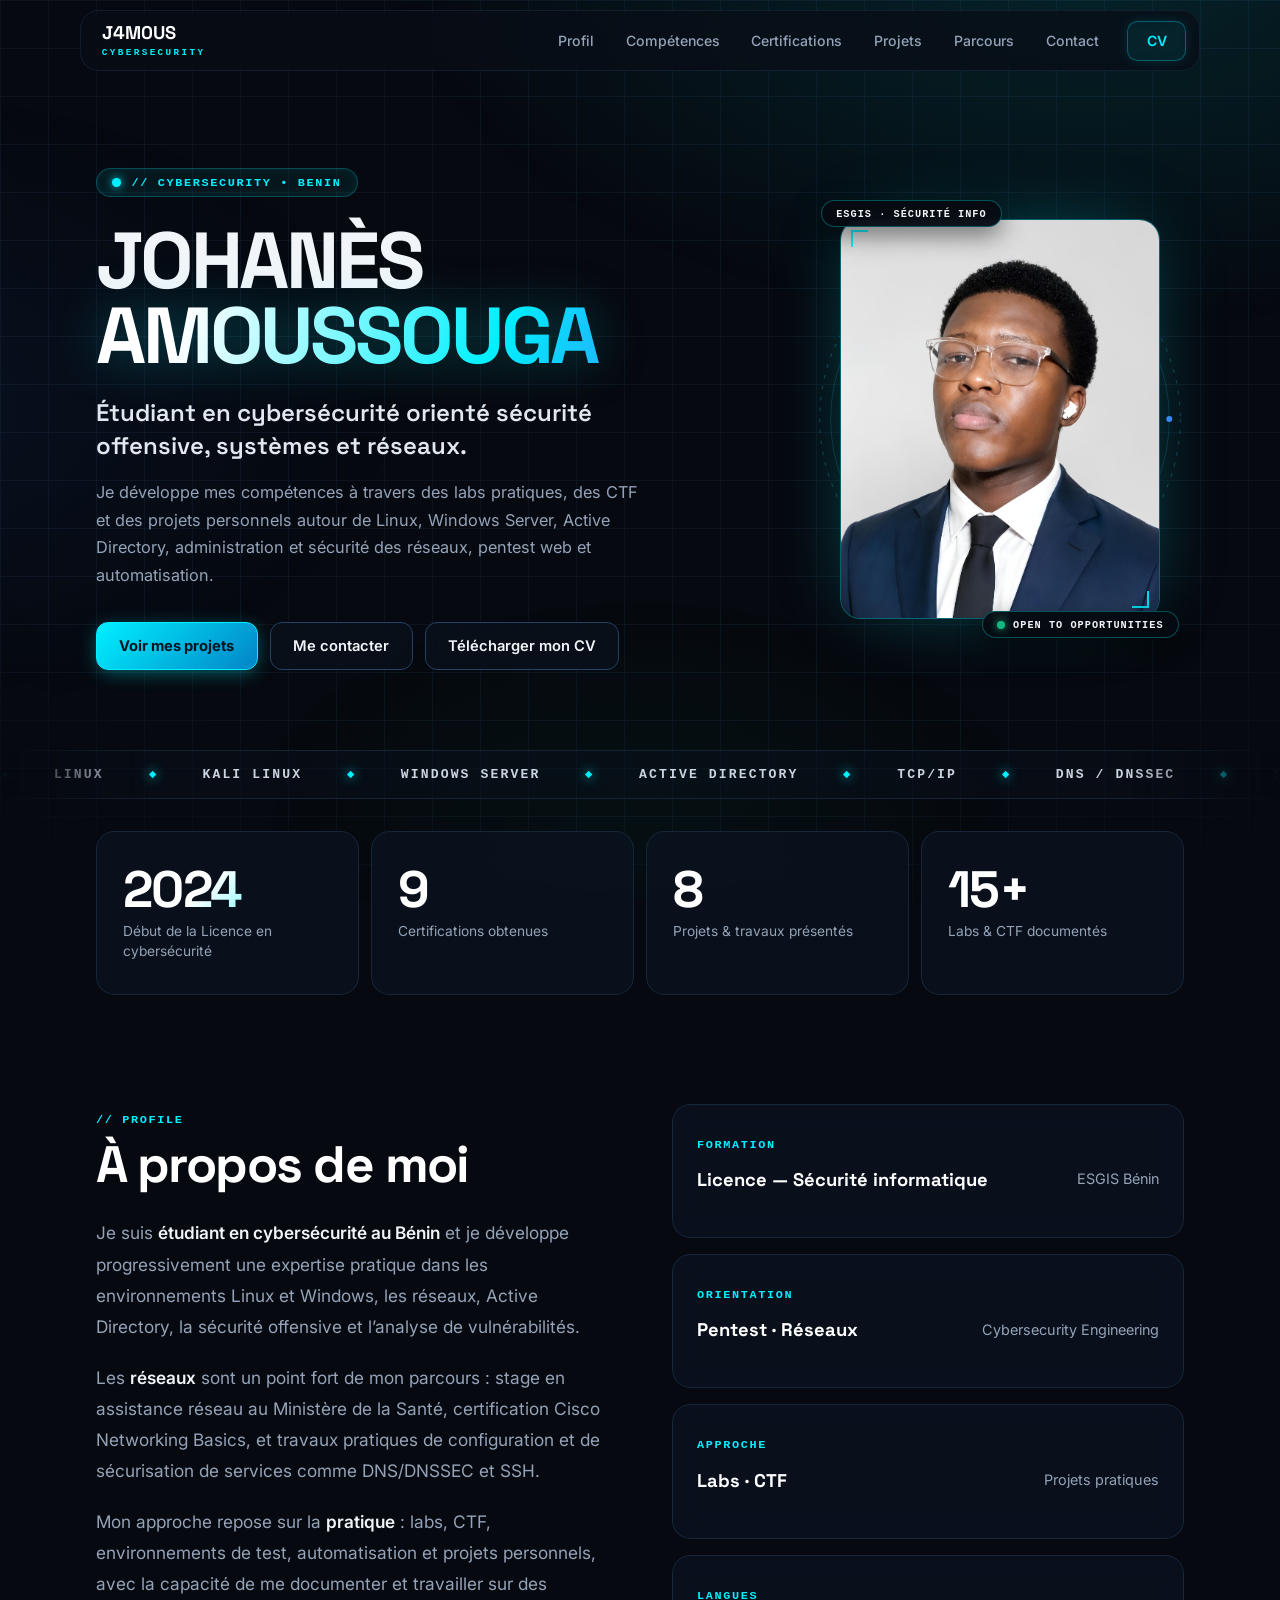
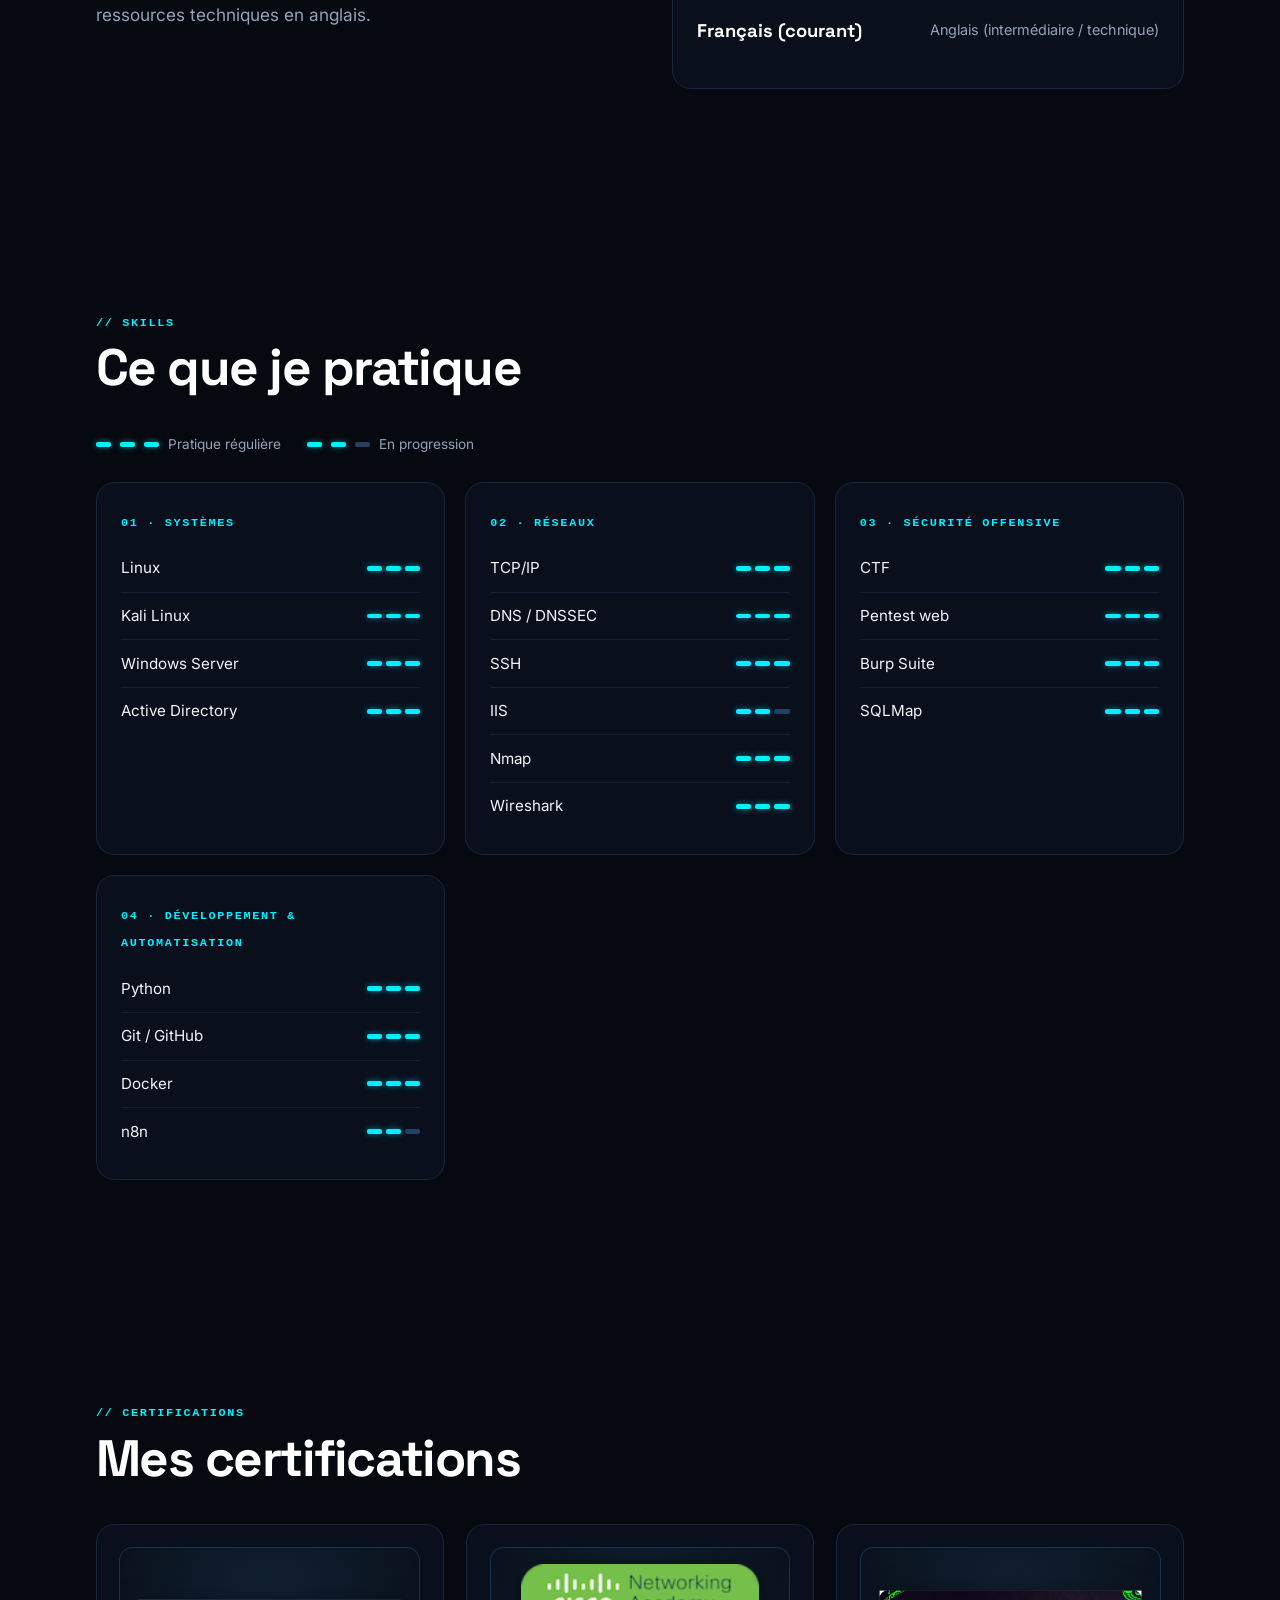
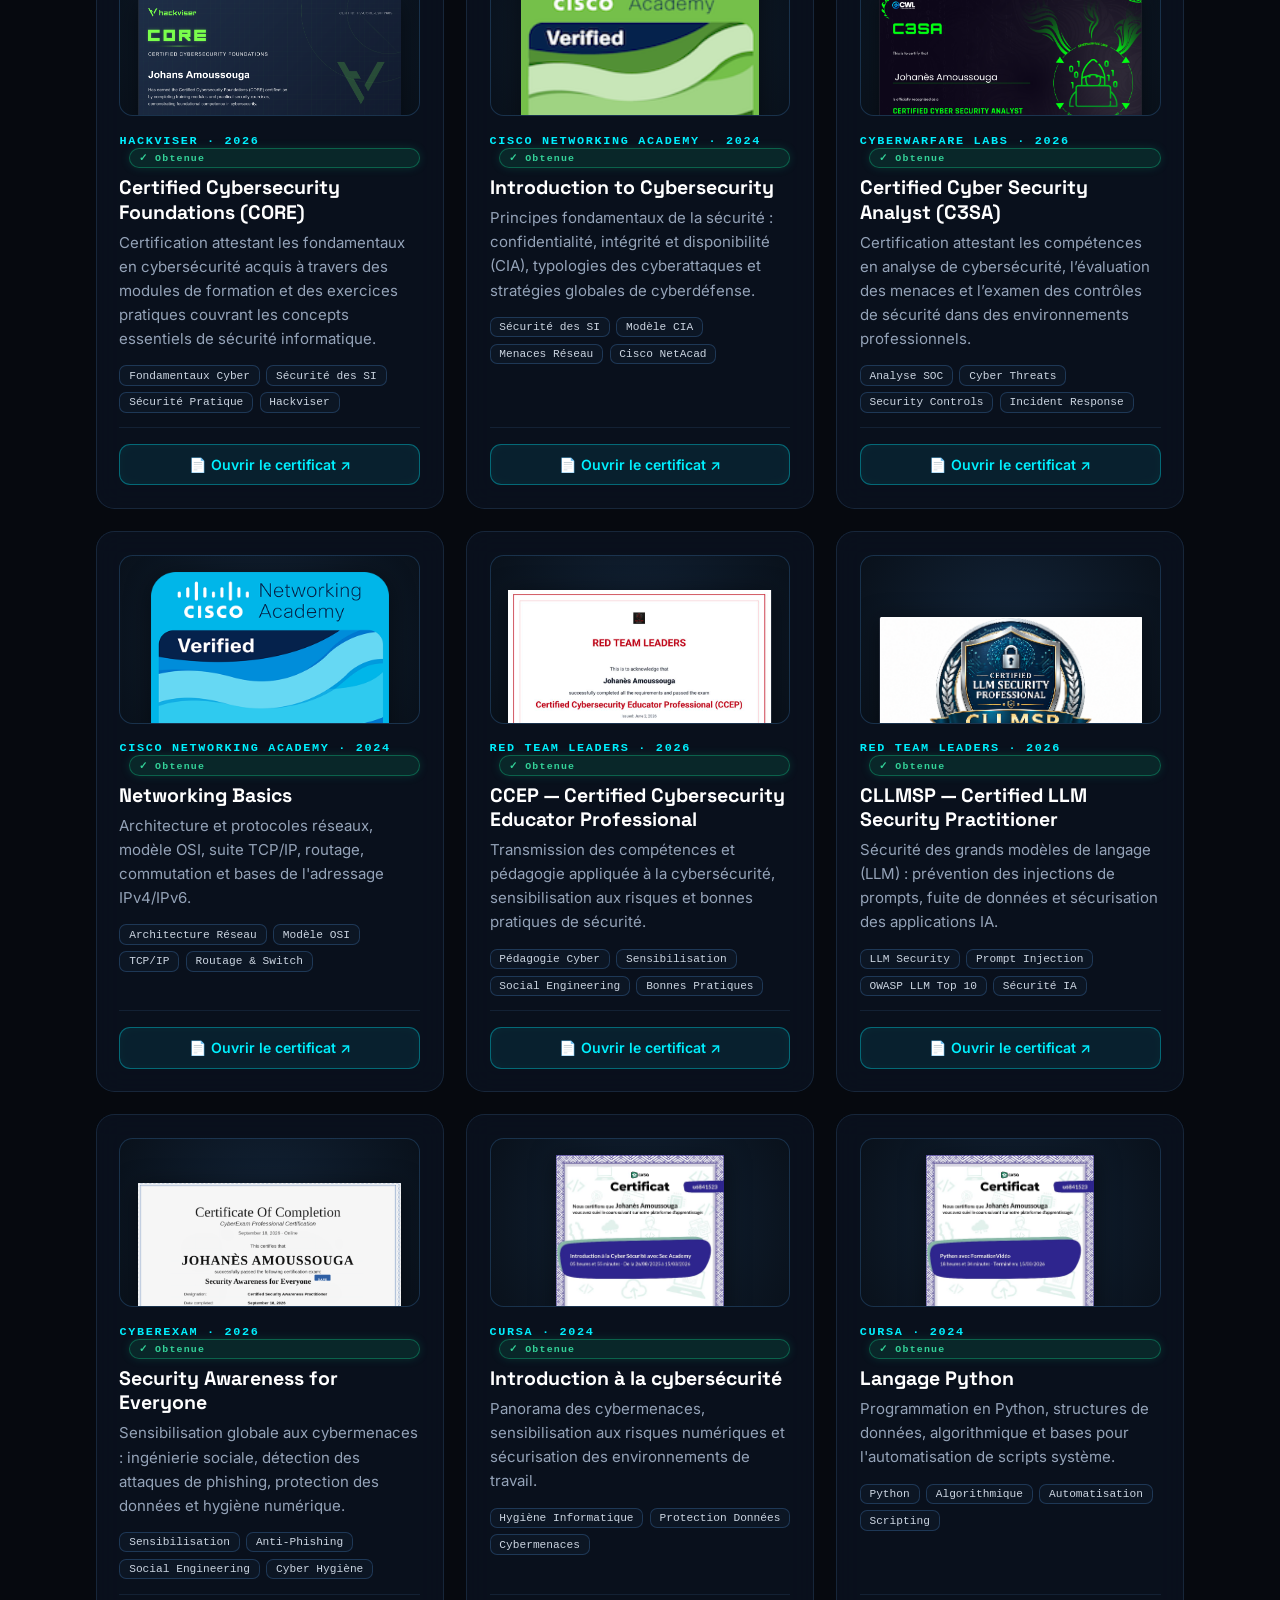
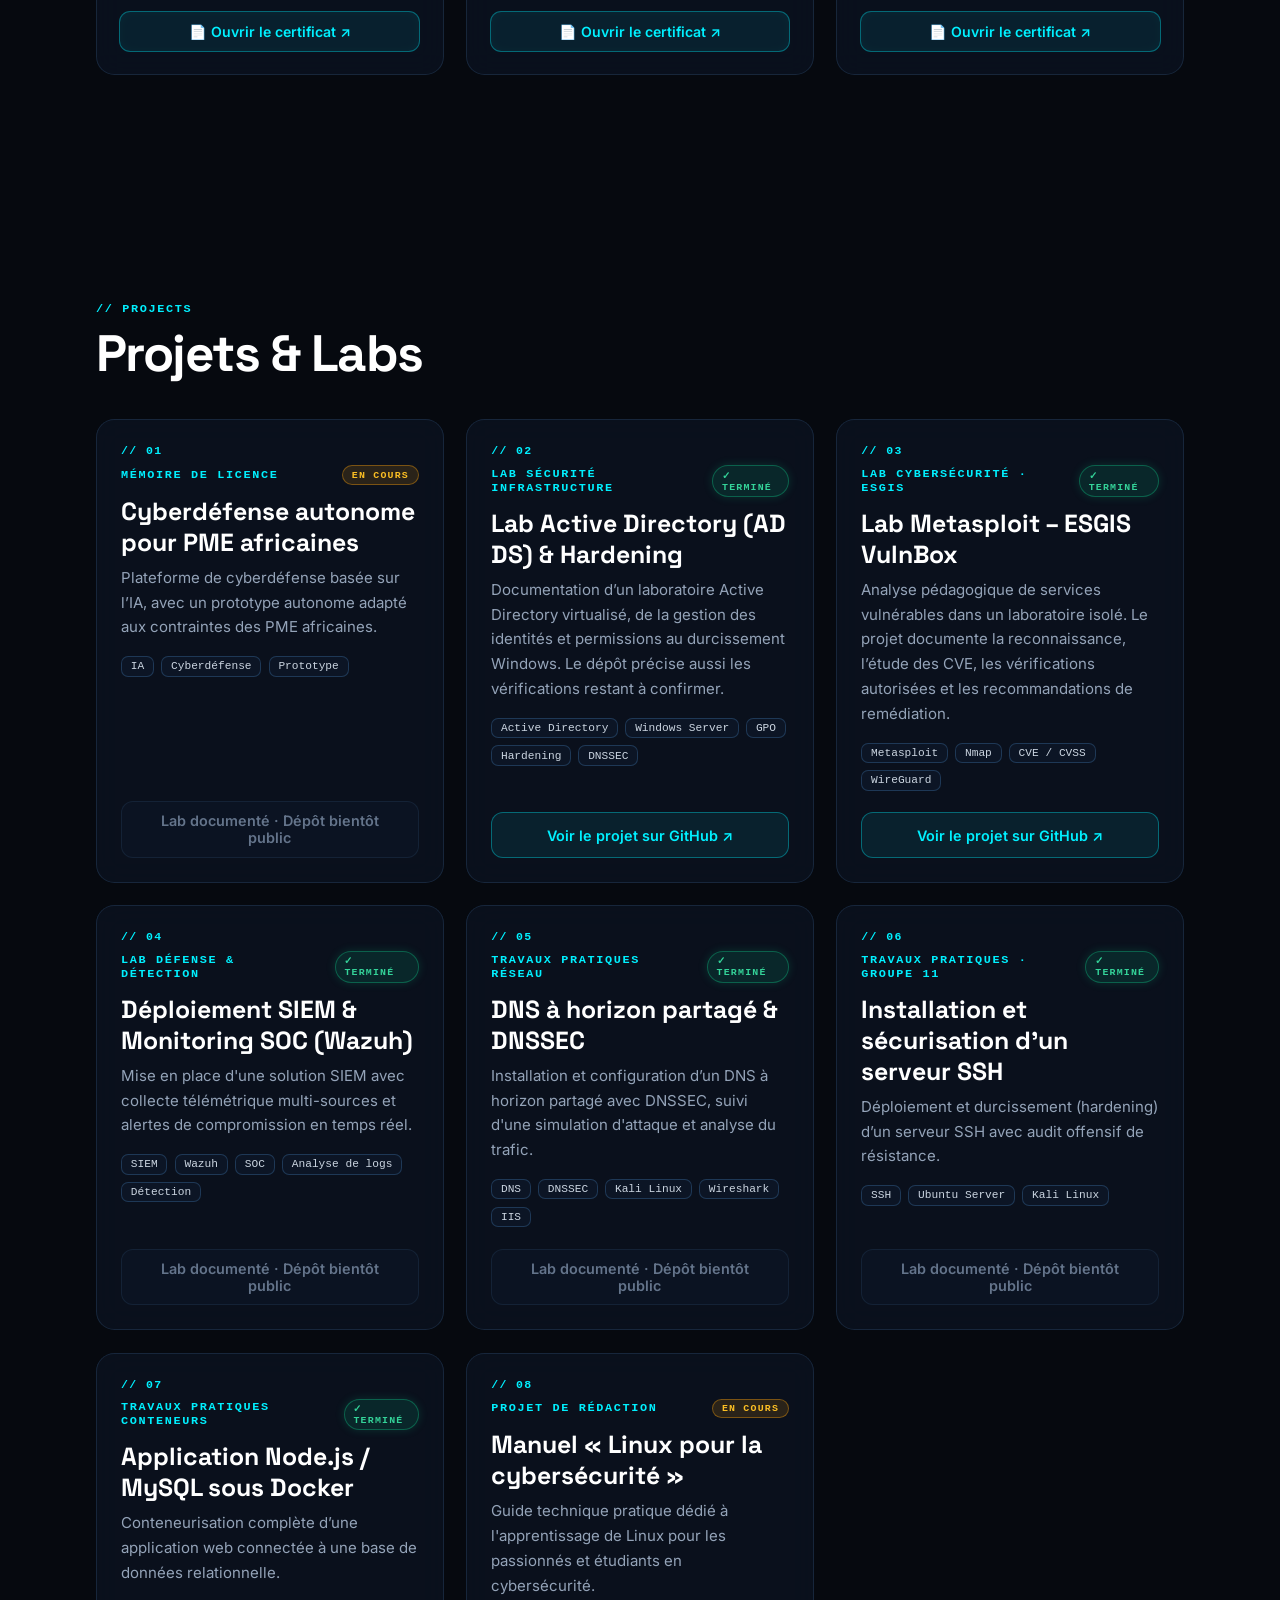
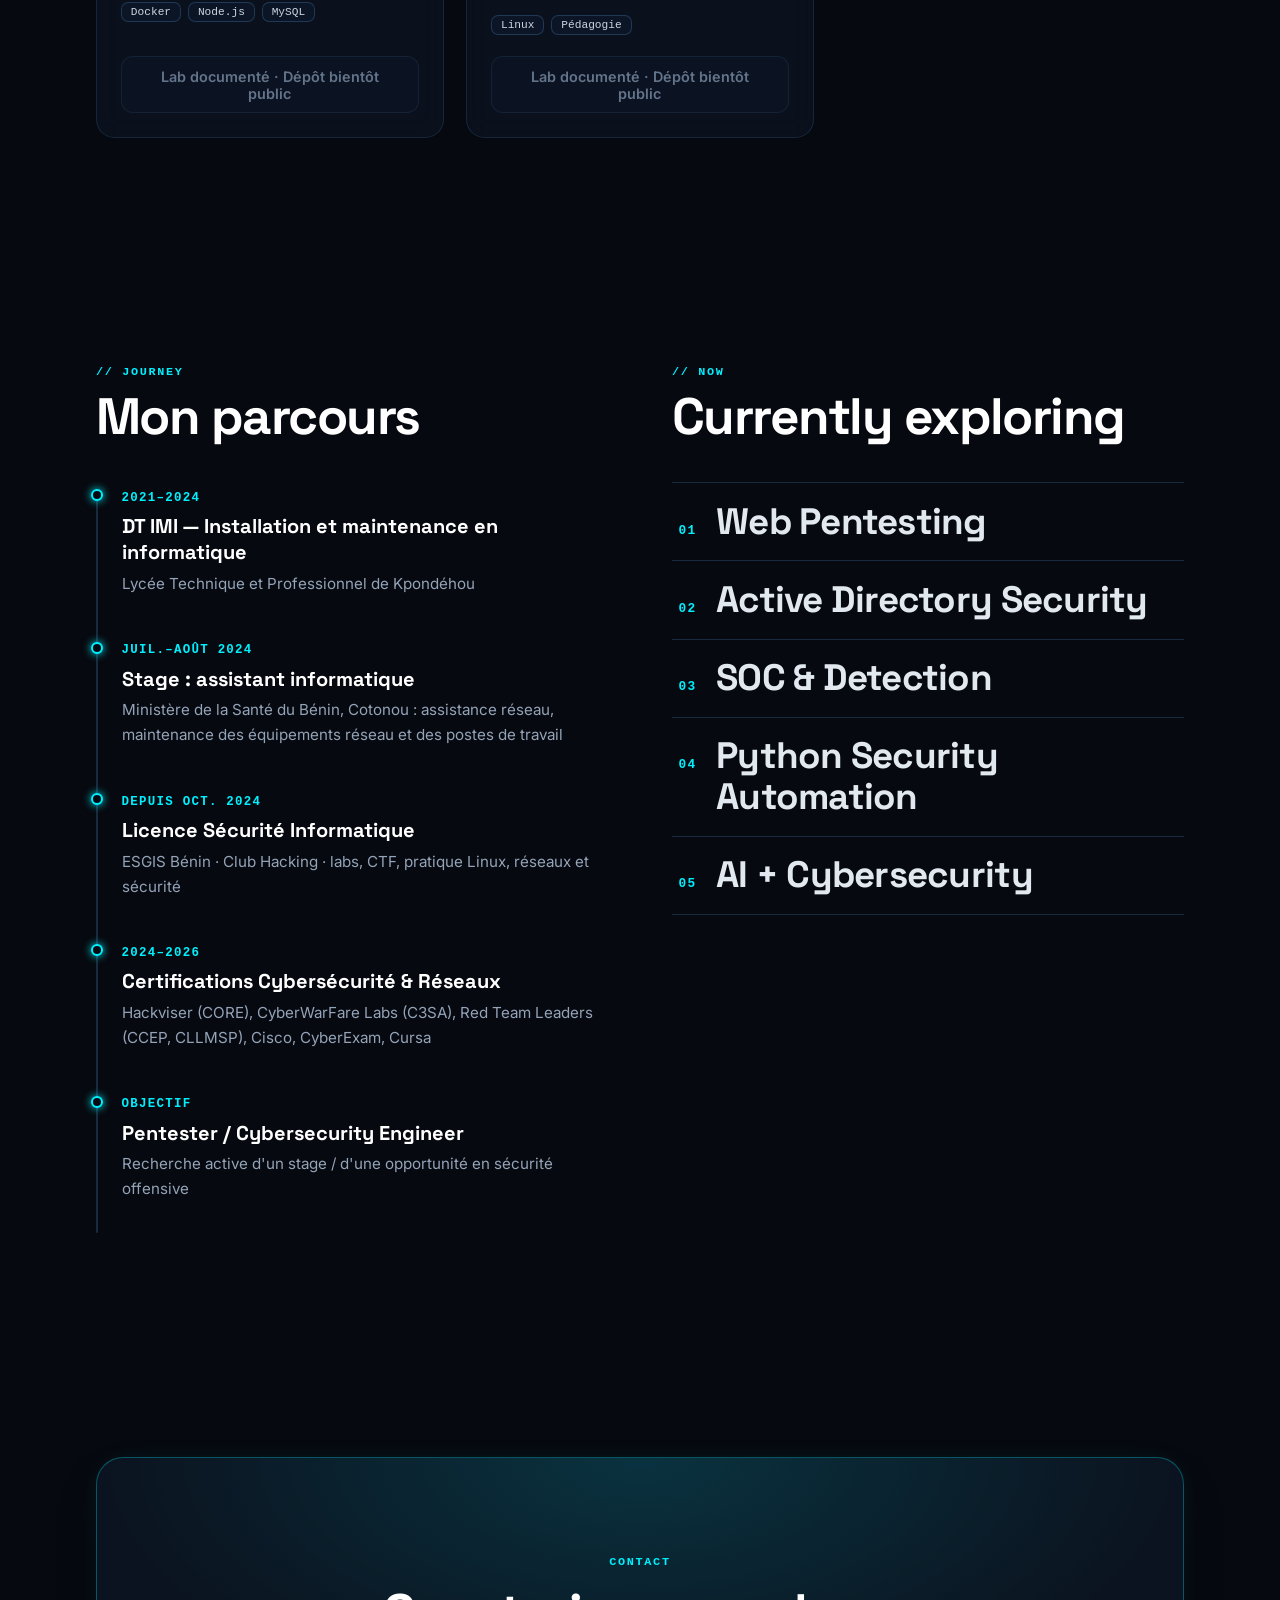
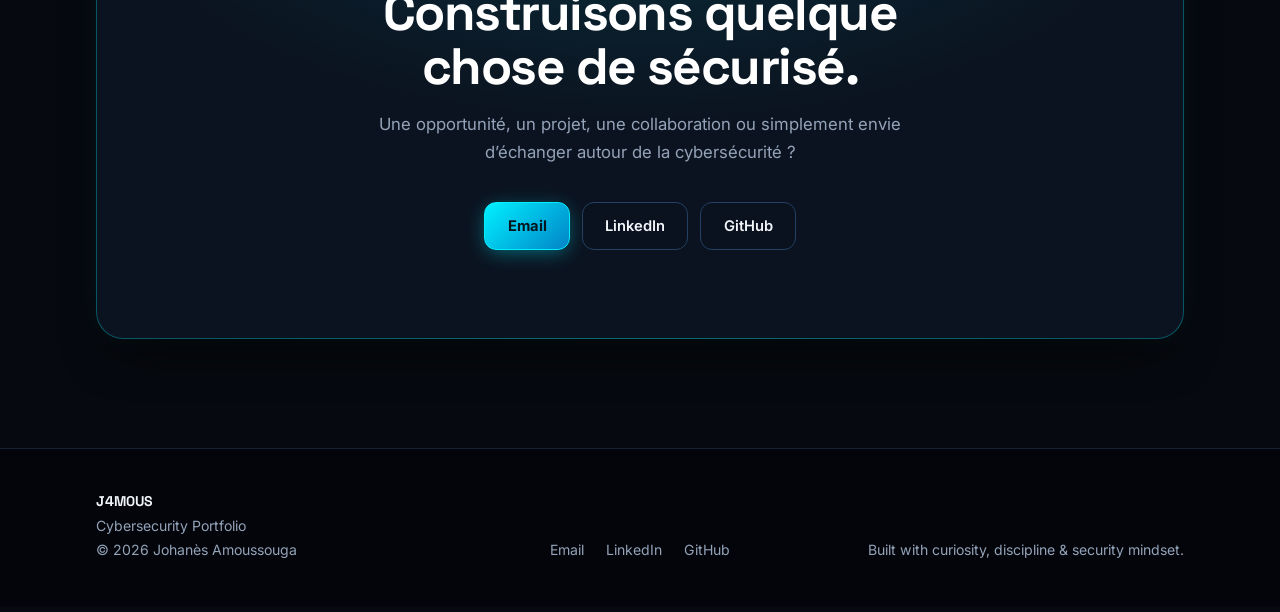
==== commit 6d43822a: "chore: ajustement du niveau d'anglais (intermédiaire / technique)" ====
--- a/index.html
+++ b/index.html
@@ -229,10 +229,9 @@
                             </p>
 
                             <p>
-                                Mon approche repose sur la <b>pratique intensive</b> :
+                                Mon approche repose sur la <b>pratique</b> :
                                 labs, CTF, environnements de test, automatisation et projets personnels,
-                                avec une bonne aisance en <b>anglais technique</b> pour la veille sur les vulnérabilités (CVE),
-                                l'analyse de documentation et les environnements internationaux.
+                                avec la capacité de me documenter et travailler sur des ressources techniques en anglais.
                             </p>
                         </div>
                     </div>
